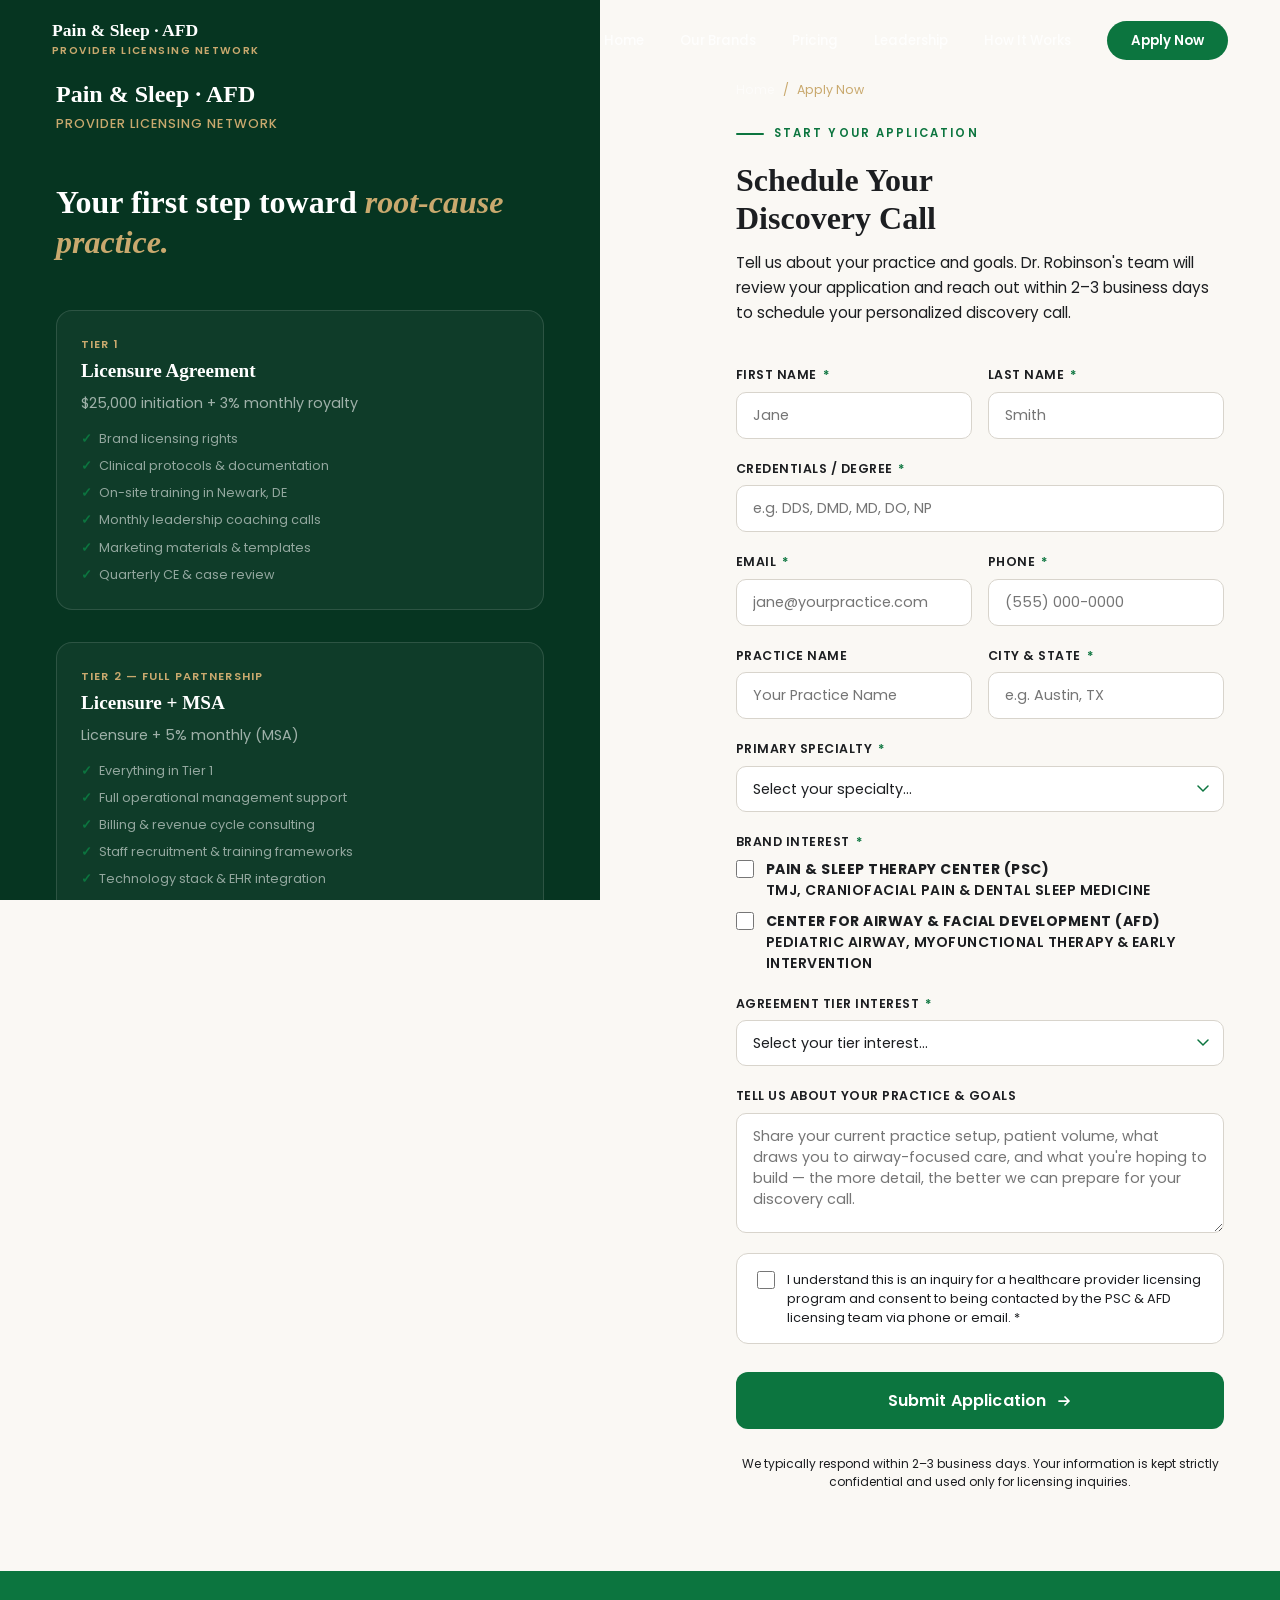
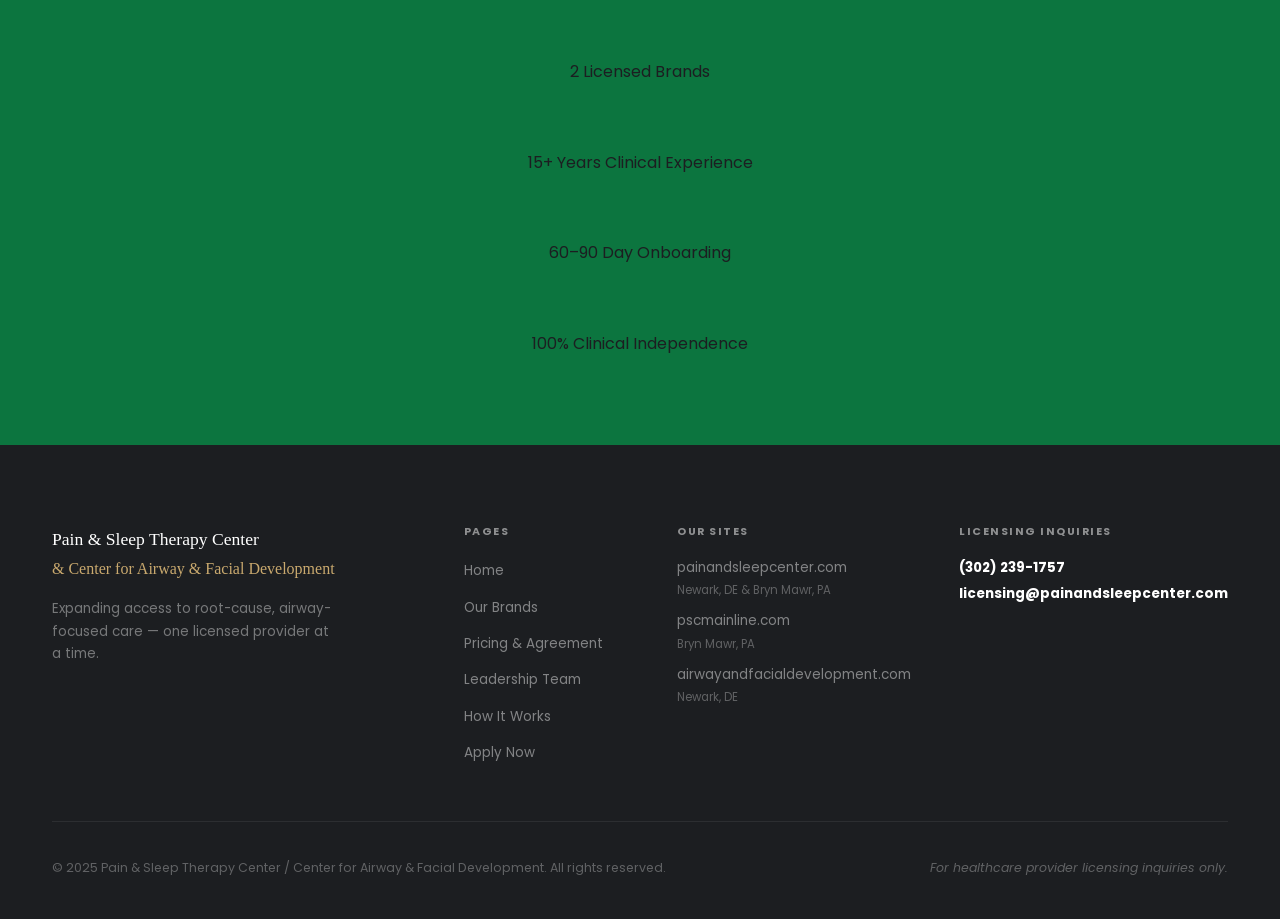
==== apply.html @ bd92419c "Complete multi-page site build: 6 pages, SEO files, updated JS - Add brands.html: PSC & AFD brand de" ====
<!DOCTYPE html>
<html lang="en">
<head>
  <meta charset="UTF-8" />
  <meta name="viewport" content="width=device-width, initial-scale=1.0" />
  <title>Apply Now | PSC &amp; AFD Provider Licensing Network</title>
  <meta name="description" content="Apply to join the PSC and AFD provider licensing network. Schedule your discovery call with Dr. Ryan Robinson and take the first step toward airway-focused practice." />
  <link rel="canonical" href="https://pscprovidernetwork.com/apply.html" />
  <meta property="og:title"       content="Apply Now | PSC &amp; AFD Provider Licensing" />
  <meta property="og:description" content="Ready to license the PSC or AFD brand? Submit your application and we'll reach out to schedule a discovery call with Dr. Robinson." />
  <meta property="og:type"        content="website" />
  <link rel="preconnect" href="https://fonts.googleapis.com" />
  <link rel="preconnect" href="https://fonts.gstatic.com" crossorigin />
  <link href="https://fonts.googleapis.com/css2?family=Cormorant+Garant:ital,wght@0,400;0,600;0,700;1,400;1,600&family=Poppins:wght@300;400;500;600;700&display=swap" rel="stylesheet" />
  <link rel="stylesheet" href="css/styles.css" />
  <script type="application/ld+json">
  {
    "@context": "https://schema.org",
    "@type": "BreadcrumbList",
    "itemListElement": [
      {"@type":"ListItem","position":1,"name":"Home","item":"https://pscprovidernetwork.com/"},
      {"@type":"ListItem","position":2,"name":"Apply Now","item":"https://pscprovidernetwork.com/apply.html"}
    ]
  }
  </script>
  <style>
    /* ── Apply Page Specific ── */
    .apply-layout {
      display: grid;
      grid-template-columns: 1fr 1fr;
      min-height: 100vh;
    }

    /* Left panel */
    .apply-panel {
      background: var(--green-deeper);
      padding: 80px 56px;
      display: flex;
      flex-direction: column;
      gap: 48px;
      position: sticky;
      top: 0;
      height: 100vh;
      overflow-y: auto;
    }

    .apply-panel-brand {
      display: flex;
      flex-direction: column;
      gap: 4px;
    }

    .apply-panel-brand .brand-name {
      font-family: var(--font-display);
      font-size: 1.5rem;
      font-weight: 700;
      color: #fff;
      line-height: 1.2;
    }

    .apply-panel-brand .brand-sub {
      font-size: 0.8rem;
      font-weight: 500;
      color: var(--gold);
      letter-spacing: 0.08em;
      text-transform: uppercase;
    }

    .apply-panel-heading {
      font-family: var(--font-display);
      font-size: clamp(1.75rem, 2.5vw, 2.5rem);
      font-weight: 700;
      color: #fff;
      line-height: 1.25;
    }

    .apply-panel-heading em {
      color: var(--gold);
      font-style: italic;
    }

    .apply-panel-body {
      display: flex;
      flex-direction: column;
      gap: 32px;
    }

    .apply-tier {
      border: 1px solid rgba(255,255,255,0.12);
      border-radius: 16px;
      padding: 24px;
      background: rgba(255,255,255,0.04);
      transition: border-color 0.25s, background 0.25s;
    }

    .apply-tier:hover {
      border-color: var(--gold);
      background: rgba(201,169,110,0.06);
    }

    .apply-tier-label {
      font-size: 0.7rem;
      font-weight: 600;
      letter-spacing: 0.1em;
      text-transform: uppercase;
      color: var(--gold);
      margin-bottom: 6px;
    }

    .apply-tier h4 {
      font-family: var(--font-display);
      font-size: 1.2rem;
      font-weight: 700;
      color: #fff;
      margin-bottom: 8px;
    }

    .apply-tier-price {
      font-size: 0.9rem;
      color: rgba(255,255,255,0.6);
      margin-bottom: 12px;
    }

    .apply-tier-includes {
      list-style: none;
      padding: 0;
      margin: 0;
      display: flex;
      flex-direction: column;
      gap: 6px;
    }

    .apply-tier-includes li {
      font-size: 0.8rem;
      color: rgba(255,255,255,0.55);
      padding-left: 18px;
      position: relative;
    }

    .apply-tier-includes li::before {
      content: '✓';
      position: absolute;
      left: 0;
      color: var(--green);
      font-weight: 700;
    }

    .apply-panel-contact {
      margin-top: auto;
      border-top: 1px solid rgba(255,255,255,0.1);
      padding-top: 28px;
    }

    .apply-panel-contact p {
      font-size: 0.8rem;
      color: rgba(255,255,255,0.5);
      margin-bottom: 8px;
    }

    .apply-panel-contact strong {
      display: block;
      color: rgba(255,255,255,0.85);
      font-size: 0.9rem;
      margin-bottom: 4px;
    }

    /* Right panel — form */
    .apply-form-panel {
      background: var(--cream);
      padding: 80px 56px;
      display: flex;
      flex-direction: column;
      justify-content: flex-start;
    }

    .apply-form-header {
      margin-bottom: 40px;
    }

    .apply-form-header h1 {
      font-family: var(--font-display);
      font-size: clamp(1.75rem, 2.5vw, 2.75rem);
      font-weight: 700;
      color: var(--text-dark);
      line-height: 1.2;
      margin-bottom: 12px;
    }

    .apply-form-header p {
      font-size: 0.95rem;
      color: var(--text-mid);
      max-width: 480px;
    }

    /* Form styles */
    .apply-form {
      display: flex;
      flex-direction: column;
      gap: 20px;
    }

    .form-row {
      display: grid;
      grid-template-columns: 1fr 1fr;
      gap: 16px;
    }

    .form-field {
      display: flex;
      flex-direction: column;
      gap: 6px;
    }

    .form-field label {
      font-size: 0.78rem;
      font-weight: 600;
      color: var(--text-dark);
      letter-spacing: 0.04em;
      text-transform: uppercase;
    }

    .form-field label .req {
      color: var(--green);
      margin-left: 2px;
    }

    .form-field input,
    .form-field select,
    .form-field textarea {
      font-family: var(--font-body);
      font-size: 0.9rem;
      color: var(--text-dark);
      background: #fff;
      border: 1.5px solid #d8d4cc;
      border-radius: 10px;
      padding: 12px 16px;
      outline: none;
      transition: border-color 0.2s, box-shadow 0.2s;
      width: 100%;
      box-sizing: border-box;
    }

    .form-field input:focus,
    .form-field select:focus,
    .form-field textarea:focus {
      border-color: var(--green);
      box-shadow: 0 0 0 3px rgba(12,117,63,0.1);
    }

    .form-field input.error,
    .form-field select.error,
    .form-field textarea.error {
      border-color: #c0392b;
      box-shadow: 0 0 0 3px rgba(192,57,43,0.08);
    }

    .field-error {
      font-size: 0.75rem;
      color: #c0392b;
      display: none;
    }

    .field-error.visible {
      display: block;
    }

    .form-field textarea {
      resize: vertical;
      min-height: 120px;
    }

    .form-field select {
      appearance: none;
      background-image: url("data:image/svg+xml,%3Csvg xmlns='http://www.w3.org/2000/svg' width='12' height='8' viewBox='0 0 12 8'%3E%3Cpath d='M1 1l5 5 5-5' stroke='%230c753f' stroke-width='1.5' fill='none' stroke-linecap='round'/%3E%3C/svg%3E");
      background-repeat: no-repeat;
      background-position: right 14px center;
      padding-right: 40px;
      cursor: pointer;
    }

    /* Checkbox group */
    .checkbox-group {
      display: flex;
      flex-direction: column;
      gap: 10px;
    }

    .checkbox-item {
      display: flex;
      align-items: flex-start;
      gap: 12px;
      cursor: pointer;
    }

    .checkbox-item input[type="checkbox"] {
      width: 18px;
      height: 18px;
      min-width: 18px;
      accent-color: var(--green);
      border-radius: 4px;
      margin-top: 1px;
      cursor: pointer;
    }

    .checkbox-item span {
      font-size: 0.875rem;
      color: var(--text-mid);
      line-height: 1.5;
    }

    .checkbox-item span strong {
      color: var(--text-dark);
      display: block;
      font-size: 0.875rem;
    }

    /* Consent row */
    .consent-row {
      background: #fff;
      border: 1.5px solid #d8d4cc;
      border-radius: 12px;
      padding: 16px 20px;
    }

    .consent-row .checkbox-item span {
      font-size: 0.8rem;
      color: var(--text-mid);
    }

    /* Submit */
    .form-submit-row {
      display: flex;
      flex-direction: column;
      gap: 12px;
      padding-top: 8px;
    }

    .btn-submit {
      display: inline-flex;
      align-items: center;
      justify-content: center;
      gap: 10px;
      background: var(--green);
      color: #fff;
      font-family: var(--font-body);
      font-size: 1rem;
      font-weight: 600;
      padding: 16px 32px;
      border: none;
      border-radius: 12px;
      cursor: pointer;
      transition: background 0.2s, transform 0.15s, box-shadow 0.2s;
      width: 100%;
      letter-spacing: 0.01em;
    }

    .btn-submit:hover {
      background: var(--green-dark);
      transform: translateY(-1px);
      box-shadow: 0 8px 24px rgba(12,117,63,0.25);
    }

    .btn-submit:active {
      transform: translateY(0);
    }

    .btn-submit:disabled {
      opacity: 0.65;
      cursor: not-allowed;
      transform: none;
    }

    .form-note {
      font-size: 0.75rem;
      color: var(--text-mid);
      text-align: center;
      line-height: 1.5;
    }

    /* Success state */
    .form-success {
      display: none;
      flex-direction: column;
      align-items: center;
      justify-content: center;
      text-align: center;
      gap: 20px;
      padding: 60px 0;
    }

    .form-success.visible {
      display: flex;
    }

    .success-icon {
      width: 72px;
      height: 72px;
      border-radius: 50%;
      background: var(--green);
      display: flex;
      align-items: center;
      justify-content: center;
      font-size: 2rem;
    }

    .form-success h2 {
      font-family: var(--font-display);
      font-size: 2rem;
      font-weight: 700;
      color: var(--text-dark);
    }

    .form-success p {
      font-size: 0.95rem;
      color: var(--text-mid);
      max-width: 380px;
    }

    /* Responsive */
    @media (max-width: 900px) {
      .apply-layout {
        grid-template-columns: 1fr;
        min-height: unset;
      }

      .apply-panel {
        position: static;
        height: auto;
        padding: 56px 24px;
      }

      .apply-panel-contact {
        margin-top: 0;
      }

      .apply-form-panel {
        padding: 56px 24px;
      }

      .form-row {
        grid-template-columns: 1fr;
      }
    }
  </style>
</head>
<body data-page="apply">

  <div class="scroll-progress" id="scrollProgress"></div>

  <header class="site-header" id="siteHeader">
    <nav class="nav-inner">
      <a href="index.html" class="nav-logo">
        <span class="nav-logo-text">Pain &amp; Sleep · AFD</span>
        <span class="nav-logo-accent">Provider Licensing Network</span>
      </a>
      <ul class="nav-menu" id="navMenu">
        <li><a href="index.html"      class="nav-link">Home</a></li>
        <li><a href="brands.html"     class="nav-link">Our Brands</a></li>
        <li><a href="pricing.html"    class="nav-link">Pricing</a></li>
        <li><a href="leadership.html" class="nav-link">Leadership</a></li>
        <li><a href="process.html"    class="nav-link">How It Works</a></li>
        <li><a href="apply.html"      class="nav-cta active">Apply Now</a></li>
      </ul>
      <button class="nav-toggle" id="navToggle" aria-label="Open menu" aria-expanded="false">
        <span></span><span></span><span></span>
      </button>
    </nav>
  </header>

  <main>

    <!-- Apply Layout -->
    <div class="apply-layout">

      <!-- Left Panel -->
      <aside class="apply-panel" aria-label="Application summary">

        <div class="apply-panel-brand">
          <div class="brand-name">Pain &amp; Sleep · AFD</div>
          <div class="brand-sub">Provider Licensing Network</div>
        </div>

        <h2 class="apply-panel-heading">
          Your first step toward <em>root-cause practice.</em>
        </h2>

        <div class="apply-panel-body">

          <div class="apply-tier">
            <div class="apply-tier-label">Tier 1</div>
            <h4>Licensure Agreement</h4>
            <p class="apply-tier-price">$25,000 initiation + 3% monthly royalty</p>
            <ul class="apply-tier-includes">
              <li>Brand licensing rights</li>
              <li>Clinical protocols &amp; documentation</li>
              <li>On-site training in Newark, DE</li>
              <li>Monthly leadership coaching calls</li>
              <li>Marketing materials &amp; templates</li>
              <li>Quarterly CE &amp; case review</li>
            </ul>
          </div>

          <div class="apply-tier">
            <div class="apply-tier-label">Tier 2 — Full Partnership</div>
            <h4>Licensure + MSA</h4>
            <p class="apply-tier-price">Licensure + 5% monthly (MSA)</p>
            <ul class="apply-tier-includes">
              <li>Everything in Tier 1</li>
              <li>Full operational management support</li>
              <li>Billing &amp; revenue cycle consulting</li>
              <li>Staff recruitment &amp; training frameworks</li>
              <li>Technology stack &amp; EHR integration</li>
              <li>Referral network access</li>
            </ul>
          </div>

        </div>

        <div class="apply-panel-contact">
          <p>Questions before applying?</p>
          <strong>(302) 239-1757</strong>
          <strong>licensing@painandsleepcenter.com</strong>
        </div>

      </aside>

      <!-- Right Panel — Form -->
      <section class="apply-form-panel" aria-label="Application form">

        <div class="apply-form-header">
          <nav class="page-hero-breadcrumb" aria-label="Breadcrumb" style="margin-bottom:16px;">
            <a href="index.html">Home</a>
            <span>/</span>
            <span aria-current="page">Apply Now</span>
          </nav>
          <div class="eyebrow">Start Your Application</div>
          <h1>Schedule Your<br />Discovery Call</h1>
          <p>Tell us about your practice and goals. Dr. Robinson's team will review your application and reach out within 2–3 business days to schedule your personalized discovery call.</p>
        </div>

        <!-- Success State -->
        <div class="form-success" id="formSuccess" role="alert" aria-live="polite">
          <div class="success-icon" aria-hidden="true">✓</div>
          <h2>Application Received</h2>
          <p>Thank you for your interest. Dr. Robinson's team will be in touch within 2–3 business days to schedule your discovery call.</p>
          <a href="process.html" class="btn btn-primary btn-lg" style="margin-top:8px;">Learn How It Works</a>
        </div>

        <!-- Application Form -->
        <form class="apply-form" id="applyForm" novalidate aria-label="Provider application">

          <!-- Name row -->
          <div class="form-row">
            <div class="form-field">
              <label for="firstName">First Name <span class="req">*</span></label>
              <input type="text" id="firstName" name="firstName" autocomplete="given-name" placeholder="Jane" required />
              <span class="field-error" id="firstNameError">Please enter your first name.</span>
            </div>
            <div class="form-field">
              <label for="lastName">Last Name <span class="req">*</span></label>
              <input type="text" id="lastName" name="lastName" autocomplete="family-name" placeholder="Smith" required />
              <span class="field-error" id="lastNameError">Please enter your last name.</span>
            </div>
          </div>

          <!-- Credentials -->
          <div class="form-field">
            <label for="credentials">Credentials / Degree <span class="req">*</span></label>
            <input type="text" id="credentials" name="credentials" placeholder="e.g. DDS, DMD, MD, DO, NP" required />
            <span class="field-error" id="credentialsError">Please enter your credentials.</span>
          </div>

          <!-- Contact row -->
          <div class="form-row">
            <div class="form-field">
              <label for="email">Email <span class="req">*</span></label>
              <input type="email" id="email" name="email" autocomplete="email" placeholder="jane@yourpractice.com" required />
              <span class="field-error" id="emailError">Please enter a valid email address.</span>
            </div>
            <div class="form-field">
              <label for="phone">Phone <span class="req">*</span></label>
              <input type="tel" id="phone" name="phone" autocomplete="tel" placeholder="(555) 000-0000" required />
              <span class="field-error" id="phoneError">Please enter your phone number.</span>
            </div>
          </div>

          <!-- Practice info row -->
          <div class="form-row">
            <div class="form-field">
              <label for="practiceName">Practice Name</label>
              <input type="text" id="practiceName" name="practiceName" placeholder="Your Practice Name" />
            </div>
            <div class="form-field">
              <label for="location">City &amp; State <span class="req">*</span></label>
              <input type="text" id="location" name="location" placeholder="e.g. Austin, TX" required />
              <span class="field-error" id="locationError">Please enter your city and state.</span>
            </div>
          </div>

          <!-- Specialty -->
          <div class="form-field">
            <label for="specialty">Primary Specialty <span class="req">*</span></label>
            <select id="specialty" name="specialty" required>
              <option value="" disabled selected>Select your specialty…</option>
              <option value="general-dentistry">General Dentistry</option>
              <option value="orthodontics">Orthodontics</option>
              <option value="oral-surgery">Oral &amp; Maxillofacial Surgery</option>
              <option value="pediatric-dentistry">Pediatric Dentistry</option>
              <option value="dental-sleep-medicine">Dental Sleep Medicine</option>
              <option value="tmj-orofacial-pain">TMJ / Orofacial Pain</option>
              <option value="sleep-medicine-md">Sleep Medicine (MD/DO)</option>
              <option value="ent">ENT / Otolaryngology</option>
              <option value="primary-care">Primary Care (MD/DO/NP/PA)</option>
              <option value="speech-language-pathology">Speech-Language Pathology</option>
              <option value="physical-therapy">Physical Therapy / Chiropractic</option>
              <option value="other">Other</option>
            </select>
            <span class="field-error" id="specialtyError">Please select your specialty.</span>
          </div>

          <!-- Brand Interest -->
          <div class="form-field">
            <label>Brand Interest <span class="req">*</span></label>
            <div class="checkbox-group" role="group" aria-label="Select brand interest">
              <label class="checkbox-item">
                <input type="checkbox" name="brand" value="PSC" id="brandPSC" />
                <span><strong>Pain &amp; Sleep Therapy Center (PSC)</strong>TMJ, craniofacial pain &amp; dental sleep medicine</span>
              </label>
              <label class="checkbox-item">
                <input type="checkbox" name="brand" value="AFD" id="brandAFD" />
                <span><strong>Center for Airway &amp; Facial Development (AFD)</strong>Pediatric airway, myofunctional therapy &amp; early intervention</span>
              </label>
            </div>
            <span class="field-error" id="brandError">Please select at least one brand.</span>
          </div>

          <!-- Agreement Tier -->
          <div class="form-field">
            <label for="tier">Agreement Tier Interest <span class="req">*</span></label>
            <select id="tier" name="tier" required>
              <option value="" disabled selected>Select your tier interest…</option>
              <option value="licensure-only">Licensure Agreement Only (Tier 1)</option>
              <option value="licensure-msa">Licensure + MSA (Full Partnership, Tier 2)</option>
              <option value="unsure">Unsure — I'd like to discuss during the call</option>
            </select>
            <span class="field-error" id="tierError">Please select your tier interest.</span>
          </div>

          <!-- Tell us about yourself -->
          <div class="form-field">
            <label for="about">Tell Us About Your Practice &amp; Goals</label>
            <textarea id="about" name="about" placeholder="Share your current practice setup, patient volume, what draws you to airway-focused care, and what you're hoping to build — the more detail, the better we can prepare for your discovery call."></textarea>
          </div>

          <!-- Consent -->
          <div class="consent-row">
            <label class="checkbox-item">
              <input type="checkbox" id="consent" name="consent" required />
              <span>I understand this is an inquiry for a healthcare provider licensing program and consent to being contacted by the PSC &amp; AFD licensing team via phone or email. <span class="req">*</span></span>
            </label>
            <span class="field-error" id="consentError">Please confirm your consent to proceed.</span>
          </div>

          <!-- Submit -->
          <div class="form-submit-row">
            <button type="submit" class="btn-submit" id="submitBtn">
              <span>Submit Application</span>
              <svg width="16" height="16" viewBox="0 0 16 16" fill="none" aria-hidden="true">
                <path d="M3 8h10M9 4l4 4-4 4" stroke="currentColor" stroke-width="1.75" stroke-linecap="round" stroke-linejoin="round"/>
              </svg>
            </button>
            <p class="form-note">We typically respond within 2–3 business days. Your information is kept strictly confidential and used only for licensing inquiries.</p>
          </div>

        </form>

      </section>

    </div>
    <!-- end apply-layout -->

    <!-- Social proof strip -->
    <section class="stats-bar" aria-label="Program quick facts" style="background:var(--green);">
      <div class="container">
        <div class="stats-bar-inner">
          <div class="stat-item">
            <span class="stat-number">2</span>
            <span class="stat-label">Licensed Brands</span>
          </div>
          <div class="stat-item">
            <span class="stat-number">15+</span>
            <span class="stat-label">Years Clinical Experience</span>
          </div>
          <div class="stat-item">
            <span class="stat-number">60–90</span>
            <span class="stat-label">Day Onboarding</span>
          </div>
          <div class="stat-item">
            <span class="stat-number">100%</span>
            <span class="stat-label">Clinical Independence</span>
          </div>
        </div>
      </div>
    </section>

  </main>

  <footer class="site-footer" aria-label="Site footer">
    <div class="container">
      <div class="footer-grid">
        <div>
          <div class="footer-brand-name">Pain &amp; Sleep Therapy Center</div>
          <div class="footer-brand-sub">&amp; Center for Airway &amp; Facial Development</div>
          <p class="footer-brand-desc">Expanding access to root-cause, airway-focused care — one licensed provider at a time.</p>
        </div>
        <div class="footer-col">
          <h5>Pages</h5>
          <ul>
            <li><a href="index.html">Home</a></li>
            <li><a href="brands.html">Our Brands</a></li>
            <li><a href="pricing.html">Pricing &amp; Agreement</a></li>
            <li><a href="leadership.html">Leadership Team</a></li>
            <li><a href="process.html">How It Works</a></li>
            <li><a href="apply.html">Apply Now</a></li>
          </ul>
        </div>
        <div class="footer-col">
          <h5>Our Sites</h5>
          <ul>
            <li class="footer-site-link"><a href="https://painandsleepcenter.com" target="_blank" rel="noopener">painandsleepcenter.com</a><span>Newark, DE &amp; Bryn Mawr, PA</span></li>
            <li class="footer-site-link"><a href="https://pscmainline.com" target="_blank" rel="noopener">pscmainline.com</a><span>Bryn Mawr, PA</span></li>
            <li class="footer-site-link"><a href="https://airwayandfacialdevelopment.com" target="_blank" rel="noopener">airwayandfacialdevelopment.com</a><span>Newark, DE</span></li>
          </ul>
        </div>
        <div class="footer-col footer-contact">
          <h5>Licensing Inquiries</h5>
          <p><strong>(302) 239-1757</strong></p>
          <p><strong>licensing@painandsleepcenter.com</strong></p>
        </div>
      </div>
      <div class="footer-bottom">
        <p>&copy; 2025 Pain &amp; Sleep Therapy Center / Center for Airway &amp; Facial Development. All rights reserved.</p>
        <p class="footer-disclaimer">For healthcare provider licensing inquiries only.</p>
      </div>
    </div>
  </footer>

  <script src="js/main.js"></script>
</body>
</html>
---- css/styles.css ----
/* ============================================================
   PSC / AFD Provider Licensing Network
   Brand Design System — v2.0
   Colors sourced from painandsleepcenter.com & pscmainline.com
   ============================================================ */

/* ── Tokens ────────────────────────────────────────────────── */
:root {
  /* Brand greens (from PSC site: #0c753f) */
  --green:        #0c753f;
  --green-dark:   #095430;
  --green-deeper: #063521;
  --green-light:  #0f8f4d;
  --green-muted:  #e8f5ee;
  --green-subtle: #f2faf5;

  /* Neutrals */
  --charcoal:     #1c1e21;
  --dark:         #2a2d31;
  --mid:          #32373c;
  --cream:        #faf8f4;
  --off-white:    #f4f2ee;
  --white:        #ffffff;

  /* Gold accent */
  --gold:         #c9a96e;
  --gold-light:   #dfc48a;
  --gold-dark:    #a8833f;

  /* Gray scale */
  --gray-100: #f5f4f0;
  --gray-200: #e8e6e1;
  --gray-300: #ccc9c2;
  --gray-400: #a09d95;
  --gray-500: #706d66;
  --gray-600: #4a4845;
  --gray-700: #333230;

  /* Typography */
  --font-display: 'Cormorant Garant', 'Georgia', serif;
  --font-body:    'Poppins', -apple-system, BlinkMacSystemFont, sans-serif;

  /* Spacing */
  --section-py:   120px;
  --section-py-sm: 72px;
  --max-w:        1240px;
  --nav-h:        80px;

  /* Radii */
  --r-sm:  6px;
  --r-md:  14px;
  --r-lg:  24px;
  --r-xl:  40px;
  --r-full: 9999px;

  /* Shadows */
  --shadow-xs: 0 1px 4px rgba(0,0,0,0.06);
  --shadow-sm: 0 2px 12px rgba(0,0,0,0.08);
  --shadow-md: 0 6px 24px rgba(0,0,0,0.10);
  --shadow-lg: 0 12px 48px rgba(0,0,0,0.13);
  --shadow-xl: 0 24px 80px rgba(0,0,0,0.16);

  /* Transitions */
  --ease: cubic-bezier(0.4, 0, 0.2, 1);
  --t:    0.28s;
  --t-slow: 0.5s;
}

/* ── Reset ─────────────────────────────────────────────────── */
*, *::before, *::after { box-sizing: border-box; margin: 0; padding: 0; }
html { scroll-behavior: smooth; font-size: 16px; -webkit-text-size-adjust: 100%; }
body {
  font-family: var(--font-body);
  color: var(--charcoal);
  background: var(--cream);
  line-height: 1.65;
  overflow-x: hidden;
}
img, svg { display: block; max-width: 100%; }
a { color: inherit; text-decoration: none; }
ul { list-style: none; }
button { cursor: pointer; font-family: inherit; }
input, select, textarea { font-family: inherit; }

/* ── Layout ────────────────────────────────────────────────── */
.container {
  max-width: var(--max-w);
  margin: 0 auto;
  padding: 0 32px;
}
.container--narrow { max-width: 820px; }
.container--wide   { max-width: 1400px; }

/* ── Typography ────────────────────────────────────────────── */
h1, h2, h3 {
  font-family: var(--font-display);
  line-height: 1.1;
  font-weight: 600;
}
h4, h5, h6 {
  font-family: var(--font-body);
  font-weight: 600;
  line-height: 1.3;
}

.eyebrow {
  display: inline-flex;
  align-items: center;
  gap: 10px;
  font-family: var(--font-body);
  font-size: 0.72rem;
  font-weight: 600;
  letter-spacing: 0.18em;
  text-transform: uppercase;
  color: var(--green);
  margin-bottom: 18px;
}
.eyebrow::before {
  content: '';
  display: block;
  width: 28px;
  height: 2px;
  background: var(--green);
  border-radius: 2px;
  flex-shrink: 0;
}
.eyebrow--light { color: var(--gold); }
.eyebrow--light::before { background: var(--gold); }
.eyebrow--white { color: rgba(255,255,255,0.7); }
.eyebrow--white::before { background: rgba(255,255,255,0.5); }

.display-xl {
  font-family: var(--font-display);
  font-size: clamp(3rem, 6vw, 5.5rem);
  line-height: 1.0;
  font-weight: 700;
}
.display-lg {
  font-family: var(--font-display);
  font-size: clamp(2.2rem, 4vw, 3.8rem);
  line-height: 1.08;
  font-weight: 600;
}
.display-md {
  font-family: var(--font-display);
  font-size: clamp(1.8rem, 3vw, 2.6rem);
  line-height: 1.15;
  font-weight: 600;
}

.section-heading { margin-bottom: 56px; }
.section-heading p {
  font-size: 1rem;
  color: var(--gray-500);
  max-width: 560px;
  margin-top: 16px;
  line-height: 1.7;
}
.section-heading--center { text-align: center; }
.section-heading--center p { margin-left: auto; margin-right: auto; }

/* ── Buttons ───────────────────────────────────────────────── */
.btn {
  display: inline-flex;
  align-items: center;
  justify-content: center;
  gap: 8px;
  font-family: var(--font-body);
  font-size: 0.875rem;
  font-weight: 600;
  letter-spacing: 0.02em;
  border: 2px solid transparent;
  border-radius: var(--r-full);
  padding: 13px 30px;
  transition: all var(--t) var(--ease);
  white-space: nowrap;
  cursor: pointer;
}
.btn-green {
  background: var(--green);
  color: var(--white);
  border-color: var(--green);
}
.btn-green:hover {
  background: var(--green-dark);
  border-color: var(--green-dark);
  transform: translateY(-2px);
  box-shadow: 0 8px 28px rgba(12, 117, 63, 0.35);
}
.btn-white {
  background: var(--white);
  color: var(--green-dark);
  border-color: var(--white);
}
.btn-white:hover {
  background: var(--cream);
  transform: translateY(-2px);
  box-shadow: 0 8px 24px rgba(255,255,255,0.2);
}
.btn-outline-green {
  background: transparent;
  color: var(--green);
  border-color: var(--green);
}
.btn-outline-green:hover {
  background: var(--green);
  color: var(--white);
  transform: translateY(-2px);
}
.btn-outline-white {
  background: transparent;
  color: var(--white);
  border-color: rgba(255,255,255,0.5);
}
.btn-outline-white:hover {
  border-color: var(--white);
  background: rgba(255,255,255,0.08);
}
.btn-gold {
  background: var(--gold);
  color: var(--charcoal);
  border-color: var(--gold);
}
.btn-gold:hover {
  background: var(--gold-light);
  transform: translateY(-2px);
  box-shadow: 0 8px 24px rgba(201, 169, 110, 0.4);
}
.btn-lg { padding: 16px 40px; font-size: 0.95rem; }
.btn-sm { padding: 9px 20px; font-size: 0.8rem; }
.btn-full { width: 100%; justify-content: center; }

/* btn with arrow */
.btn-arrow {
  background: none;
  border: none;
  padding: 0;
  font-size: 0.875rem;
  font-weight: 600;
  color: var(--green);
  display: inline-flex;
  align-items: center;
  gap: 8px;
  transition: gap var(--t) var(--ease), color var(--t) var(--ease);
  border-radius: 0;
}
.btn-arrow::after {
  content: '→';
  transition: transform var(--t) var(--ease);
}
.btn-arrow:hover { gap: 12px; color: var(--green-dark); }
.btn-arrow--white { color: rgba(255,255,255,0.8); }
.btn-arrow--white:hover { color: var(--white); }

/* ── Navigation ────────────────────────────────────────────── */
.site-header {
  position: fixed;
  top: 0; left: 0; right: 0;
  z-index: 1000;
  height: var(--nav-h);
  transition: background var(--t) var(--ease), box-shadow var(--t) var(--ease);
}
.site-header.scrolled {
  background: var(--white);
  box-shadow: 0 1px 0 var(--gray-200), var(--shadow-sm);
}
.site-header.scrolled .nav-logo-text { color: var(--charcoal); }
.site-header.scrolled .nav-logo-accent { color: var(--green); }
.site-header.scrolled .nav-link { color: var(--gray-600); }
.site-header.scrolled .nav-link:hover { color: var(--green); }
.site-header.scrolled .nav-toggle span { background: var(--charcoal); }

.nav-inner {
  max-width: var(--max-w);
  margin: 0 auto;
  padding: 0 32px;
  height: var(--nav-h);
  display: flex;
  align-items: center;
  justify-content: space-between;
  gap: 32px;
}

.nav-logo {
  display: flex;
  flex-direction: column;
  gap: 1px;
  flex-shrink: 0;
  text-decoration: none;
}
.nav-logo-text {
  font-family: var(--font-display);
  font-size: 1.1rem;
  font-weight: 700;
  color: var(--white);
  line-height: 1.1;
  transition: color var(--t);
}
.nav-logo-accent {
  font-size: 0.65rem;
  font-weight: 600;
  letter-spacing: 0.14em;
  text-transform: uppercase;
  color: var(--gold);
  transition: color var(--t);
}

.nav-menu {
  display: flex;
  align-items: center;
  gap: 36px;
}
.nav-link {
  font-size: 0.835rem;
  font-weight: 500;
  color: rgba(255,255,255,0.82);
  transition: color var(--t);
  white-space: nowrap;
  position: relative;
}
.nav-link::after {
  content: '';
  position: absolute;
  bottom: -4px;
  left: 0;
  width: 0;
  height: 1.5px;
  background: var(--green);
  transition: width var(--t) var(--ease);
}
.nav-link:hover { color: var(--white); }
.nav-link:hover::after { width: 100%; }
.nav-link.active {
  color: var(--white);
}
.nav-link.active::after { width: 100%; }

.site-header.scrolled .nav-link.active { color: var(--green); }

.nav-cta {
  background: var(--green);
  color: var(--white);
  padding: 10px 24px;
  border-radius: var(--r-full);
  font-size: 0.835rem;
  font-weight: 600;
  transition: all var(--t) var(--ease);
  flex-shrink: 0;
}
.nav-cta:hover {
  background: var(--green-dark);
  transform: translateY(-1px);
  box-shadow: 0 4px 16px rgba(12, 117, 63, 0.4);
  color: var(--white);
}
.nav-cta::after { display: none; }

.nav-toggle {
  display: none;
  flex-direction: column;
  gap: 5px;
  background: none;
  border: none;
  padding: 6px;
  z-index: 1001;
}
.nav-toggle span {
  display: block;
  width: 24px;
  height: 2px;
  background: var(--white);
  border-radius: 2px;
  transition: all var(--t) var(--ease);
}
.nav-toggle.open span:nth-child(1) { transform: rotate(45deg) translate(5px, 5px); }
.nav-toggle.open span:nth-child(2) { opacity: 0; transform: scaleX(0); }
.nav-toggle.open span:nth-child(3) { transform: rotate(-45deg) translate(5px, -5px); }

/* scroll progress bar */
.scroll-progress {
  position: fixed;
  top: var(--nav-h);
  left: 0;
  height: 2px;
  background: var(--green);
  z-index: 999;
  width: 0%;
  transition: width 0.1s linear;
}

/* ── Page Hero (inner pages) ───────────────────────────────── */
.page-hero {
  padding: calc(var(--nav-h) + 80px) 0 80px;
  background: var(--charcoal);
  position: relative;
  overflow: hidden;
}
.page-hero::before {
  content: '';
  position: absolute;
  inset: 0;
  background:
    radial-gradient(ellipse at 80% 50%, rgba(12, 117, 63, 0.18) 0%, transparent 60%),
    radial-gradient(ellipse at 20% 80%, rgba(12, 117, 63, 0.08) 0%, transparent 40%);
}
.page-hero-inner {
  position: relative;
  z-index: 1;
}
.page-hero h1 { color: var(--white); margin-bottom: 16px; }
.page-hero p {
  color: rgba(255,255,255,0.65);
  font-size: 1.05rem;
  max-width: 600px;
  line-height: 1.7;
}
.page-hero-breadcrumb {
  display: flex;
  align-items: center;
  gap: 8px;
  font-size: 0.78rem;
  color: rgba(255,255,255,0.45);
  margin-bottom: 24px;
}
.page-hero-breadcrumb a { color: rgba(255,255,255,0.55); transition: color var(--t); }
.page-hero-breadcrumb a:hover { color: var(--green-light); }
.page-hero-breadcrumb span { color: var(--gold); }

/* ── HOME HERO ─────────────────────────────────────────────── */
.home-hero {
  position: relative;
  min-height: 100vh;
  display: flex;
  align-items: center;
  background: var(--charcoal);
  overflow: hidden;
}

/* Mesh gradient */
.home-hero::before {
  content: '';
  position: absolute;
  inset: 0;
  background:
    radial-gradient(ellipse 70% 80% at 60% 40%, rgba(12, 117, 63, 0.22) 0%, transparent 60%),
    radial-gradient(ellipse 50% 60% at 10% 70%, rgba(12, 117, 63, 0.10) 0%, transparent 50%),
    radial-gradient(ellipse 40% 50% at 90% 90%, rgba(201, 169, 110, 0.07) 0%, transparent 50%);
}

/* Dot grid */
.home-hero::after {
  content: '';
  position: absolute;
  inset: 0;
  background-image: radial-gradient(rgba(255,255,255,0.04) 1px, transparent 1px);
  background-size: 32px 32px;
}

.home-hero-inner {
  position: relative;
  z-index: 2;
  width: 100%;
}

.home-hero-content {
  padding-top: calc(var(--nav-h) + 60px);
  padding-bottom: 80px;
  max-width: 780px;
}

.home-hero-badge {
  display: inline-flex;
  align-items: center;
  gap: 10px;
  background: rgba(12, 117, 63, 0.15);
  border: 1px solid rgba(12, 117, 63, 0.35);
  color: #4dbb7a;
  font-size: 0.72rem;
  font-weight: 600;
  letter-spacing: 0.15em;
  text-transform: uppercase;
  padding: 7px 16px;
  border-radius: var(--r-full);
  margin-bottom: 28px;
}
.home-hero-badge-dot {
  width: 7px;
  height: 7px;
  background: #4dbb7a;
  border-radius: 50%;
  animation: blink 2s infinite;
}
@keyframes blink {
  0%, 100% { opacity: 1; }
  50% { opacity: 0.3; }
}

.home-hero-title {
  font-size: clamp(3rem, 6.5vw, 5.8rem);
  font-weight: 700;
  color: var(--white);
  line-height: 1.0;
  margin-bottom: 28px;
  letter-spacing: -0.01em;
}
.home-hero-title em {
  font-style: italic;
  color: transparent;
  -webkit-text-stroke: 1.5px rgba(255,255,255,0.4);
}
.home-hero-title .accent {
  color: var(--green-light);
  font-style: italic;
  -webkit-text-stroke: 0;
}

.home-hero-sub {
  font-size: 1.05rem;
  color: rgba(255,255,255,0.65);
  line-height: 1.75;
  max-width: 560px;
  margin-bottom: 44px;
}
.home-hero-sub strong { color: rgba(255,255,255,0.9); font-weight: 500; }

.home-hero-actions {
  display: flex;
  gap: 14px;
  flex-wrap: wrap;
  margin-bottom: 72px;
}

.home-hero-stats {
  display: flex;
  gap: 0;
  border-top: 1px solid rgba(255,255,255,0.08);
  padding-top: 36px;
}
.hero-stat {
  flex: 1;
  padding-right: 40px;
  border-right: 1px solid rgba(255,255,255,0.08);
  margin-right: 40px;
}
.hero-stat:last-child { border-right: none; margin-right: 0; padding-right: 0; }
.hero-stat-num {
  font-family: var(--font-display);
  font-size: 2.6rem;
  font-weight: 700;
  color: var(--green-light);
  line-height: 1;
  display: block;
}
.hero-stat-label {
  font-size: 0.75rem;
  font-weight: 500;
  color: rgba(255,255,255,0.45);
  text-transform: uppercase;
  letter-spacing: 0.08em;
  margin-top: 6px;
  display: block;
}

/* ── Marquee / Ticker ──────────────────────────────────────── */
.marquee-strip {
  background: var(--green);
  padding: 14px 0;
  overflow: hidden;
}
.marquee-track {
  display: flex;
  gap: 0;
  animation: marqueeScroll 30s linear infinite;
  white-space: nowrap;
  width: max-content;
}
.marquee-track:hover { animation-play-state: paused; }
.marquee-item {
  display: inline-flex;
  align-items: center;
  gap: 20px;
  padding: 0 32px;
  font-size: 0.78rem;
  font-weight: 600;
  letter-spacing: 0.12em;
  text-transform: uppercase;
  color: rgba(255,255,255,0.9);
}
.marquee-dot {
  width: 4px;
  height: 4px;
  background: rgba(255,255,255,0.5);
  border-radius: 50%;
  flex-shrink: 0;
}
@keyframes marqueeScroll {
  from { transform: translateX(0); }
  to   { transform: translateX(-50%); }
}

/* ── Brand Tease (Home) ────────────────────────────────────── */
.brand-tease {
  padding: var(--section-py) 0;
  background: var(--cream);
}
.brand-tease-grid {
  display: grid;
  grid-template-columns: 1fr 1fr;
  gap: 2px;
  margin-top: 56px;
}
.brand-tease-card {
  position: relative;
  padding: 56px 52px;
  overflow: hidden;
  transition: all var(--t-slow) var(--ease);
}
.brand-tease-card--psc {
  background: var(--green-deeper);
}
.brand-tease-card--afd {
  background: var(--charcoal);
}
.brand-tease-card-num {
  position: absolute;
  top: -20px;
  right: 32px;
  font-family: var(--font-display);
  font-size: 9rem;
  font-weight: 700;
  color: rgba(255,255,255,0.04);
  line-height: 1;
  pointer-events: none;
  user-select: none;
}
.brand-tease-card-label {
  font-size: 0.7rem;
  font-weight: 700;
  letter-spacing: 0.16em;
  text-transform: uppercase;
  color: var(--gold);
  margin-bottom: 16px;
  display: block;
}
.brand-tease-card h3 {
  font-family: var(--font-display);
  font-size: clamp(1.6rem, 2.5vw, 2.2rem);
  color: var(--white);
  margin-bottom: 16px;
  line-height: 1.15;
}
.brand-tease-card p {
  font-size: 0.9rem;
  color: rgba(255,255,255,0.55);
  line-height: 1.7;
  max-width: 400px;
  margin-bottom: 32px;
}
.brand-tease-tags {
  display: flex;
  flex-wrap: wrap;
  gap: 8px;
  margin-bottom: 36px;
}
.brand-tag {
  font-size: 0.72rem;
  font-weight: 500;
  color: rgba(255,255,255,0.65);
  background: rgba(255,255,255,0.06);
  border: 1px solid rgba(255,255,255,0.1);
  padding: 5px 14px;
  border-radius: var(--r-full);
}

/* ── Why Partner (Home) ────────────────────────────────────── */
.why-section {
  padding: var(--section-py) 0;
  background: var(--white);
}
.why-grid {
  display: grid;
  grid-template-columns: repeat(4, 1fr);
  gap: 1px;
  background: var(--gray-200);
  border: 1px solid var(--gray-200);
  border-radius: var(--r-lg);
  overflow: hidden;
  margin-top: 56px;
}
.why-item {
  background: var(--white);
  padding: 40px 32px;
  transition: background var(--t) var(--ease);
}
.why-item:hover { background: var(--green-subtle); }
.why-item-num {
  font-family: var(--font-display);
  font-size: 2rem;
  font-weight: 700;
  color: var(--gray-200);
  line-height: 1;
  margin-bottom: 20px;
  transition: color var(--t);
}
.why-item:hover .why-item-num { color: var(--green-muted); }
.why-item h4 {
  font-size: 0.95rem;
  color: var(--charcoal);
  margin-bottom: 10px;
  font-weight: 600;
}
.why-item p {
  font-size: 0.845rem;
  color: var(--gray-500);
  line-height: 1.65;
}

/* ── Quote (shared) ────────────────────────────────────────── */
.quote-section {
  padding: var(--section-py) 0;
  background: var(--green-deeper);
  position: relative;
  overflow: hidden;
}
.quote-section::before {
  content: '\201C';
  position: absolute;
  top: -40px;
  left: 40px;
  font-family: var(--font-display);
  font-size: 28rem;
  color: rgba(255,255,255,0.025);
  line-height: 1;
  pointer-events: none;
}
.quote-section blockquote {
  font-family: var(--font-display);
  font-size: clamp(1.3rem, 2.5vw, 1.9rem);
  font-style: italic;
  color: var(--white);
  line-height: 1.55;
  max-width: 900px;
  position: relative;
  z-index: 1;
}
.quote-cite {
  margin-top: 32px;
  position: relative;
  z-index: 1;
}
.quote-cite strong {
  display: block;
  font-size: 1rem;
  font-weight: 600;
  color: var(--gold);
  margin-bottom: 4px;
}
.quote-cite span {
  font-size: 0.82rem;
  color: rgba(255,255,255,0.5);
  display: block;
  line-height: 1.5;
}

/* ── CTA Strip ─────────────────────────────────────────────── */
.cta-strip {
  padding: 80px 0;
  background: var(--green);
  position: relative;
  overflow: hidden;
}
.cta-strip::before {
  content: '';
  position: absolute;
  inset: 0;
  background: radial-gradient(ellipse at 80% 50%, rgba(255,255,255,0.08) 0%, transparent 60%);
}
.cta-strip-inner {
  position: relative;
  z-index: 1;
  display: flex;
  align-items: center;
  justify-content: space-between;
  gap: 40px;
}
.cta-strip h2 {
  font-family: var(--font-display);
  font-size: clamp(1.6rem, 3vw, 2.4rem);
  color: var(--white);
  font-weight: 600;
  max-width: 600px;
  line-height: 1.2;
}
.cta-strip p {
  font-size: 0.9rem;
  color: rgba(255,255,255,0.7);
  margin-top: 8px;
}
.cta-strip-actions { display: flex; gap: 14px; flex-shrink: 0; flex-wrap: wrap; }

/* ── BRANDS PAGE ───────────────────────────────────────────── */
.brand-section {
  padding: var(--section-py) 0;
}
.brand-section--alt { background: var(--off-white); }

.brand-layout {
  display: grid;
  grid-template-columns: 1fr 1fr;
  gap: 80px;
  align-items: start;
}
.brand-layout--reverse { direction: rtl; }
.brand-layout--reverse > * { direction: ltr; }

.brand-number {
  font-family: var(--font-display);
  font-size: 5rem;
  font-weight: 700;
  color: var(--green-muted);
  line-height: 1;
  margin-bottom: -16px;
}

.brand-main-title {
  font-family: var(--font-display);
  font-size: clamp(2rem, 3.5vw, 2.8rem);
  color: var(--charcoal);
  margin-bottom: 8px;
  line-height: 1.1;
}
.brand-tagline-text {
  font-size: 0.875rem;
  font-style: italic;
  color: var(--green);
  font-weight: 500;
  margin-bottom: 24px;
}
.brand-desc-text {
  color: var(--gray-500);
  font-size: 0.95rem;
  line-height: 1.75;
  margin-bottom: 32px;
}
.brand-services-list {
  display: grid;
  grid-template-columns: 1fr 1fr;
  gap: 10px;
  margin-bottom: 36px;
}
.brand-services-list li {
  font-size: 0.845rem;
  color: var(--gray-600);
  padding-left: 18px;
  position: relative;
  line-height: 1.4;
}
.brand-services-list li::before {
  content: '';
  position: absolute;
  left: 0;
  top: 8px;
  width: 6px;
  height: 6px;
  background: var(--green);
  border-radius: 50%;
}

.brand-visual {
  background: var(--charcoal);
  border-radius: var(--r-lg);
  padding: 56px 48px;
  position: relative;
  overflow: hidden;
}
.brand-visual--green { background: var(--green-deeper); }
.brand-visual-bg-text {
  position: absolute;
  bottom: -20px;
  right: -10px;
  font-family: var(--font-display);
  font-size: 10rem;
  font-weight: 700;
  color: rgba(255,255,255,0.04);
  line-height: 1;
  pointer-events: none;
}
.brand-visual-title {
  font-family: var(--font-display);
  font-size: 1.6rem;
  color: var(--white);
  margin-bottom: 24px;
  line-height: 1.2;
  position: relative;
  z-index: 1;
}
.brand-visual-features {
  display: flex;
  flex-direction: column;
  gap: 14px;
  position: relative;
  z-index: 1;
}
.brand-visual-feature {
  display: flex;
  gap: 14px;
  align-items: flex-start;
}
.feature-dot {
  width: 8px;
  height: 8px;
  background: var(--green-light);
  border-radius: 50%;
  flex-shrink: 0;
  margin-top: 7px;
}
.brand-visual-feature p {
  font-size: 0.875rem;
  color: rgba(255,255,255,0.65);
  line-height: 1.55;
}
.brand-visual-feature strong {
  color: rgba(255,255,255,0.9);
  font-weight: 600;
  display: block;
  font-size: 0.875rem;
  margin-bottom: 3px;
}

/* ── PRICING PAGE ──────────────────────────────────────────── */
.pricing-section {
  padding: var(--section-py) 0;
  background: var(--white);
}
.pricing-grid {
  display: grid;
  grid-template-columns: 1fr 1.1fr;
  gap: 28px;
  align-items: start;
}
.pricing-card {
  border-radius: var(--r-lg);
  border: 1.5px solid var(--gray-200);
  overflow: hidden;
  transition: box-shadow var(--t) var(--ease);
}
.pricing-card:hover { box-shadow: var(--shadow-lg); }
.pricing-card--featured {
  border-color: var(--green);
  box-shadow: var(--shadow-md);
}
.pricing-card-top {
  padding: 40px 40px 32px;
  background: var(--cream);
  border-bottom: 1.5px solid var(--gray-200);
}
.pricing-card--featured .pricing-card-top {
  background: var(--green-deeper);
  border-bottom-color: rgba(255,255,255,0.1);
}
.pricing-badge {
  display: inline-block;
  background: var(--green);
  color: var(--white);
  font-size: 0.68rem;
  font-weight: 700;
  letter-spacing: 0.12em;
  text-transform: uppercase;
  padding: 4px 14px;
  border-radius: var(--r-full);
  margin-bottom: 14px;
}
.pricing-card-name {
  font-family: var(--font-display);
  font-size: 1.6rem;
  color: var(--charcoal);
  margin-bottom: 8px;
  line-height: 1.2;
}
.pricing-card--featured .pricing-card-name { color: var(--white); }
.pricing-card-sub {
  font-size: 0.845rem;
  color: var(--gray-500);
  line-height: 1.55;
}
.pricing-card--featured .pricing-card-sub { color: rgba(255,255,255,0.6); }
.pricing-fee-block {
  display: flex;
  gap: 24px;
  flex-wrap: wrap;
  margin-top: 24px;
}
.pricing-fee-item { }
.pricing-fee-label {
  font-size: 0.68rem;
  font-weight: 700;
  text-transform: uppercase;
  letter-spacing: 0.1em;
  color: var(--gray-400);
  display: block;
  margin-bottom: 4px;
}
.pricing-card--featured .pricing-fee-label { color: rgba(255,255,255,0.45); }
.pricing-fee-amount {
  font-family: var(--font-display);
  font-size: 2rem;
  font-weight: 700;
  color: var(--charcoal);
  line-height: 1;
}
.pricing-card--featured .pricing-fee-amount { color: var(--gold); }
.pricing-fee-unit {
  font-family: var(--font-body);
  font-size: 0.72rem;
  color: var(--gray-400);
  margin-left: 4px;
  font-weight: 500;
}
.pricing-card--featured .pricing-fee-unit { color: rgba(255,255,255,0.4); }

.pricing-card-body { padding: 36px 40px; }
.pricing-includes-heading {
  font-size: 0.68rem;
  font-weight: 700;
  text-transform: uppercase;
  letter-spacing: 0.12em;
  color: var(--gray-400);
  margin-bottom: 20px;
}
.pricing-cat { margin-bottom: 22px; }
.pricing-cat:last-child { margin-bottom: 0; }
.pricing-cat h5 {
  font-size: 0.78rem;
  font-weight: 700;
  text-transform: uppercase;
  letter-spacing: 0.06em;
  color: var(--charcoal);
  margin-bottom: 10px;
  padding-bottom: 8px;
  border-bottom: 1px solid var(--gray-100);
}
.pricing-cat ul { display: flex; flex-direction: column; gap: 7px; }
.pricing-cat li {
  font-size: 0.845rem;
  color: var(--gray-600);
  padding-left: 18px;
  position: relative;
  line-height: 1.45;
}
.pricing-cat li::before {
  content: '✓';
  position: absolute;
  left: 0;
  top: 0;
  color: var(--green);
  font-size: 0.75rem;
  font-weight: 700;
}

/* Add-ons */
.addons-block {
  background: var(--cream);
  border: 1px solid var(--gray-200);
  border-radius: var(--r-lg);
  padding: 40px 48px;
  margin-top: 40px;
  display: grid;
  grid-template-columns: 1fr auto;
  gap: 40px;
  align-items: center;
}
.addons-block h4 { font-size: 1rem; color: var(--charcoal); margin-bottom: 8px; }
.addons-block p { font-size: 0.875rem; color: var(--gray-500); line-height: 1.65; max-width: 520px; }
.addons-pills { display: flex; flex-direction: column; gap: 10px; flex-shrink: 0; }
.addon-pill {
  font-size: 0.82rem;
  color: var(--gray-600);
  background: var(--white);
  border: 1px solid var(--gray-200);
  padding: 8px 18px;
  border-radius: var(--r-full);
  display: flex;
  align-items: center;
  gap: 8px;
  white-space: nowrap;
}
.addon-pill::before {
  content: '+';
  color: var(--gold);
  font-weight: 700;
}

/* Compliance bar */
.compliance-bar {
  background: var(--charcoal);
  border-radius: var(--r-lg);
  padding: 40px 48px;
  margin-top: 28px;
  display: flex;
  align-items: center;
  gap: 32px;
  justify-content: space-between;
}
.compliance-text strong {
  display: block;
  color: var(--white);
  font-size: 0.95rem;
  margin-bottom: 8px;
}
.compliance-text p {
  font-size: 0.845rem;
  color: rgba(255,255,255,0.55);
  line-height: 1.65;
  max-width: 660px;
}
.compliance-text p strong { display: inline; color: rgba(255,255,255,0.8); font-size: inherit; margin-bottom: 0; }
.pdf-btn {
  display: inline-flex;
  align-items: center;
  gap: 10px;
  background: var(--gold);
  color: var(--charcoal);
  font-weight: 700;
  font-size: 0.845rem;
  padding: 14px 26px;
  border-radius: var(--r-full);
  white-space: nowrap;
  flex-shrink: 0;
  transition: all var(--t) var(--ease);
}
.pdf-btn svg { width: 18px; height: 18px; }
.pdf-btn:hover {
  background: var(--gold-light);
  transform: translateY(-2px);
  box-shadow: 0 8px 24px rgba(201,169,110,0.4);
}

/* ── LEADERSHIP PAGE ───────────────────────────────────────── */
.leadership-section { padding: var(--section-py) 0; background: var(--white); }

.featured-leader {
  display: grid;
  grid-template-columns: 1fr 1fr;
  gap: 0;
  border-radius: var(--r-lg);
  overflow: hidden;
  box-shadow: var(--shadow-lg);
  margin-bottom: 60px;
}
.featured-leader-visual {
  background: var(--green-deeper);
  padding: 56px;
  display: flex;
  flex-direction: column;
  justify-content: space-between;
  position: relative;
  overflow: hidden;
  min-height: 420px;
}
.featured-leader-visual::before {
  content: 'RR';
  position: absolute;
  bottom: -40px;
  right: -20px;
  font-family: var(--font-display);
  font-size: 16rem;
  font-weight: 700;
  color: rgba(255,255,255,0.04);
  line-height: 1;
  pointer-events: none;
}
.featured-leader-avatar {
  width: 96px;
  height: 96px;
  border-radius: 50%;
  background: rgba(255,255,255,0.1);
  border: 2px solid rgba(255,255,255,0.2);
  display: flex;
  align-items: center;
  justify-content: center;
  font-family: var(--font-display);
  font-size: 1.8rem;
  font-weight: 700;
  color: var(--white);
  margin-bottom: 24px;
  position: relative;
  z-index: 1;
}
.featured-leader-visual h3 {
  font-family: var(--font-display);
  font-size: 2rem;
  color: var(--white);
  position: relative;
  z-index: 1;
}
.featured-leader-visual .leader-title {
  font-size: 0.8rem;
  font-weight: 600;
  text-transform: uppercase;
  letter-spacing: 0.1em;
  color: var(--gold);
  margin-bottom: 6px;
  position: relative;
  z-index: 1;
}
.featured-leader-info {
  background: var(--cream);
  padding: 56px;
}
.featured-leader-info p {
  font-size: 0.95rem;
  color: var(--gray-500);
  line-height: 1.75;
  margin-bottom: 28px;
}
.leader-creds {
  font-size: 0.78rem;
  font-style: italic;
  color: var(--gray-400);
  margin-bottom: 24px;
  display: block;
}
.leader-tags {
  display: flex;
  flex-wrap: wrap;
  gap: 8px;
}
.leader-tag {
  font-size: 0.72rem;
  font-weight: 600;
  color: var(--green-dark);
  background: var(--green-muted);
  padding: 5px 14px;
  border-radius: var(--r-full);
}

.team-grid {
  display: grid;
  grid-template-columns: repeat(3, 1fr);
  gap: 24px;
}
.team-card {
  background: var(--cream);
  border-radius: var(--r-md);
  padding: 36px;
  border: 1px solid var(--gray-200);
  transition: transform var(--t) var(--ease), box-shadow var(--t) var(--ease), border-color var(--t) var(--ease);
}
.team-card:hover {
  transform: translateY(-4px);
  box-shadow: var(--shadow-md);
  border-color: var(--green-muted);
}
.team-card-avatar {
  width: 56px;
  height: 56px;
  border-radius: 50%;
  background: var(--green-deeper);
  display: flex;
  align-items: center;
  justify-content: center;
  font-family: var(--font-display);
  font-size: 1rem;
  font-weight: 700;
  color: var(--white);
  margin-bottom: 18px;
  flex-shrink: 0;
}
.team-card h4 {
  font-family: var(--font-display);
  font-size: 1.15rem;
  color: var(--charcoal);
  margin-bottom: 4px;
  font-weight: 600;
}
.team-card .card-title {
  font-size: 0.72rem;
  font-weight: 600;
  text-transform: uppercase;
  letter-spacing: 0.08em;
  color: var(--green);
  margin-bottom: 12px;
  display: block;
}
.team-card p {
  font-size: 0.845rem;
  color: var(--gray-500);
  line-height: 1.65;
}

/* ── PROCESS PAGE ──────────────────────────────────────────── */
.process-section { padding: var(--section-py) 0; background: var(--white); }
.process-timeline {
  max-width: 760px;
  margin: 0 auto;
  position: relative;
}
.process-timeline::before {
  content: '';
  position: absolute;
  left: 44px;
  top: 20px;
  bottom: 20px;
  width: 2px;
  background: linear-gradient(to bottom, var(--green), var(--green-muted));
}
.process-step {
  display: flex;
  gap: 36px;
  align-items: flex-start;
  padding-bottom: 52px;
  position: relative;
}
.process-step:last-child { padding-bottom: 0; }
.process-step-num {
  width: 90px;
  height: 90px;
  flex-shrink: 0;
  background: var(--white);
  border: 2px solid var(--green);
  border-radius: 50%;
  display: flex;
  align-items: center;
  justify-content: center;
  font-family: var(--font-display);
  font-size: 1.6rem;
  font-weight: 700;
  color: var(--green);
  position: relative;
  z-index: 1;
  transition: background var(--t), color var(--t);
}
.process-step:hover .process-step-num {
  background: var(--green);
  color: var(--white);
}
.process-step-content { padding-top: 22px; }
.process-step-content h4 {
  font-size: 1.1rem;
  color: var(--charcoal);
  margin-bottom: 10px;
}
.process-step-content p {
  font-size: 0.9rem;
  color: var(--gray-500);
  line-height: 1.7;
}

/* FAQ */
.faq-section { padding: var(--section-py) 0; background: var(--cream); }
.faq-list { max-width: 800px; margin: 0 auto; display: flex; flex-direction: column; gap: 2px; }
.faq-item {
  border-radius: var(--r-sm);
  overflow: hidden;
  background: var(--white);
  border: 1px solid var(--gray-200);
  transition: border-color var(--t);
}
.faq-item.open { border-color: var(--green); }
.faq-question {
  width: 100%;
  display: flex;
  align-items: center;
  justify-content: space-between;
  gap: 16px;
  padding: 22px 28px;
  background: none;
  border: none;
  text-align: left;
  font-size: 0.9rem;
  font-weight: 600;
  color: var(--charcoal);
  transition: background var(--t);
  line-height: 1.4;
}
.faq-question:hover { background: var(--gray-100); }
.faq-item.open .faq-question { color: var(--green); background: var(--green-subtle); }
.faq-icon {
  flex-shrink: 0;
  width: 24px;
  height: 24px;
  border: 1.5px solid var(--gray-300);
  border-radius: 50%;
  position: relative;
  transition: border-color var(--t), transform var(--t);
}
.faq-item.open .faq-icon { border-color: var(--green); transform: rotate(45deg); }
.faq-icon::before,
.faq-icon::after {
  content: '';
  position: absolute;
  background: var(--gray-500);
  border-radius: 2px;
  transition: background var(--t);
}
.faq-icon::before { width: 10px; height: 1.5px; top: 50%; left: 50%; transform: translate(-50%,-50%); }
.faq-icon::after  { width: 1.5px; height: 10px; top: 50%; left: 50%; transform: translate(-50%,-50%); }
.faq-item.open .faq-icon::before,
.faq-item.open .faq-icon::after { background: var(--green); }
.faq-answer { max-height: 0; overflow: hidden; transition: max-height 0.4s var(--ease); }
.faq-answer p { padding: 4px 28px 24px; font-size: 0.875rem; color: var(--gray-500); line-height: 1.75; }

/* ── APPLY PAGE ────────────────────────────────────────────── */
.apply-section {
  padding: var(--section-py) 0;
  background: var(--white);
}
.apply-layout {
  display: grid;
  grid-template-columns: 1fr 1.4fr;
  gap: 80px;
  align-items: start;
}
.apply-info h2 { color: var(--charcoal); margin-bottom: 16px; }
.apply-info > p {
  font-size: 0.95rem;
  color: var(--gray-500);
  line-height: 1.75;
  margin-bottom: 40px;
}
.apply-contact-list { display: flex; flex-direction: column; gap: 16px; margin-bottom: 40px; }
.apply-contact-item {
  display: flex;
  align-items: flex-start;
  gap: 14px;
  font-size: 0.875rem;
  color: var(--gray-600);
  line-height: 1.5;
}
.apply-contact-icon {
  width: 36px;
  height: 36px;
  background: var(--green-muted);
  border-radius: var(--r-sm);
  display: flex;
  align-items: center;
  justify-content: center;
  flex-shrink: 0;
  color: var(--green);
}
.apply-contact-icon svg { width: 16px; height: 16px; }
.apply-contact-item strong { display: block; color: var(--charcoal); font-size: 0.845rem; }

.apply-tier-preview {
  background: var(--cream);
  border-radius: var(--r-md);
  padding: 28px;
  border: 1px solid var(--gray-200);
}
.apply-tier-preview h5 {
  font-size: 0.72rem;
  font-weight: 700;
  text-transform: uppercase;
  letter-spacing: 0.1em;
  color: var(--gray-400);
  margin-bottom: 14px;
}
.apply-tier-item {
  display: flex;
  justify-content: space-between;
  align-items: center;
  padding: 12px 0;
  border-bottom: 1px solid var(--gray-200);
  font-size: 0.845rem;
}
.apply-tier-item:last-child { border-bottom: none; }
.apply-tier-item span { color: var(--gray-600); }
.apply-tier-item strong { color: var(--green); font-weight: 600; }

/* Form */
.apply-form-wrap {
  background: var(--cream);
  border-radius: var(--r-lg);
  padding: 52px;
  border: 1px solid var(--gray-200);
}
.form-section-label {
  font-size: 0.68rem;
  font-weight: 700;
  text-transform: uppercase;
  letter-spacing: 0.12em;
  color: var(--gray-400);
  margin-bottom: 20px;
  margin-top: 32px;
  display: block;
  padding-bottom: 10px;
  border-bottom: 1px solid var(--gray-200);
}
.form-section-label:first-child { margin-top: 0; }
.form-grid {
  display: grid;
  grid-template-columns: 1fr 1fr;
  gap: 16px;
  margin-bottom: 16px;
}
.form-group { display: flex; flex-direction: column; gap: 6px; margin-bottom: 16px; }
.form-group:last-child { margin-bottom: 0; }
.form-group label {
  font-size: 0.78rem;
  font-weight: 600;
  color: var(--gray-700);
  letter-spacing: 0.02em;
}
.form-group input,
.form-group select,
.form-group textarea {
  background: var(--white);
  border: 1.5px solid var(--gray-200);
  border-radius: var(--r-sm);
  padding: 12px 16px;
  font-size: 0.875rem;
  color: var(--charcoal);
  transition: border-color var(--t), box-shadow var(--t);
  outline: none;
  width: 100%;
  appearance: none;
  -webkit-appearance: none;
}
.form-group input:focus,
.form-group select:focus,
.form-group textarea:focus {
  border-color: var(--green);
  box-shadow: 0 0 0 3px rgba(12, 117, 63, 0.10);
}
.form-group input.error,
.form-group select.error,
.form-group textarea.error {
  border-color: #d93025;
  box-shadow: 0 0 0 3px rgba(217, 48, 37, 0.08);
}
.form-group select {
  background-image: url("data:image/svg+xml,%3Csvg xmlns='http://www.w3.org/2000/svg' viewBox='0 0 24 24' fill='none' stroke='%23a09d95' stroke-width='2'%3E%3Cpath d='M6 9l6 6 6-6'/%3E%3C/svg%3E");
  background-repeat: no-repeat;
  background-position: right 14px center;
  background-size: 16px;
  padding-right: 40px;
  cursor: pointer;
}
.form-group textarea { resize: vertical; min-height: 130px; line-height: 1.6; }
.form-group input::placeholder,
.form-group textarea::placeholder { color: var(--gray-300); }

.form-checkboxes { display: flex; flex-direction: column; gap: 10px; }
.form-check {
  display: flex;
  align-items: flex-start;
  gap: 12px;
  cursor: pointer;
}
.form-check input[type="checkbox"] {
  width: 18px;
  height: 18px;
  flex-shrink: 0;
  margin-top: 1px;
  accent-color: var(--green);
  cursor: pointer;
  border: none;
  background: none;
  padding: 0;
  appearance: auto;
  -webkit-appearance: auto;
}
.form-check span {
  font-size: 0.845rem;
  color: var(--gray-600);
  line-height: 1.55;
}
.form-consent .form-check span { font-size: 0.78rem; color: var(--gray-500); }

.form-submit-group { margin-top: 28px; }
.form-note {
  font-size: 0.75rem;
  color: var(--gray-400);
  text-align: center;
  margin-top: 14px;
}
.form-success {
  text-align: center;
  padding: 48px 24px;
}
.form-success-icon {
  width: 60px;
  height: 60px;
  background: var(--green);
  border-radius: 50%;
  display: flex;
  align-items: center;
  justify-content: center;
  font-size: 1.5rem;
  color: var(--white);
  margin: 0 auto 20px;
}
.form-success h4 { font-size: 1.2rem; color: var(--charcoal); margin-bottom: 8px; }
.form-success p { font-size: 0.9rem; color: var(--gray-500); line-height: 1.65; }

/* ── FOOTER ────────────────────────────────────────────────── */
.site-footer {
  background: var(--charcoal);
  color: var(--gray-400);
  padding: 80px 0 40px;
}
.footer-grid {
  display: grid;
  grid-template-columns: 2.2fr 1fr 1fr 1.4fr;
  gap: 48px;
  padding-bottom: 56px;
  border-bottom: 1px solid rgba(255,255,255,0.07);
  margin-bottom: 36px;
}
.footer-brand-name {
  font-family: var(--font-display);
  font-size: 1.1rem;
  color: var(--white);
  margin-bottom: 2px;
}
.footer-brand-sub {
  font-family: var(--font-display);
  font-size: 1rem;
  color: var(--gold);
}
.footer-brand-desc {
  font-size: 0.845rem;
  color: rgba(255,255,255,0.4);
  line-height: 1.65;
  margin-top: 16px;
  max-width: 280px;
}
.footer-col h5 {
  font-size: 0.68rem;
  font-weight: 700;
  letter-spacing: 0.14em;
  text-transform: uppercase;
  color: rgba(255,255,255,0.5);
  margin-bottom: 18px;
}
.footer-col ul { display: flex; flex-direction: column; gap: 10px; }
.footer-col a {
  font-size: 0.845rem;
  color: rgba(255,255,255,0.45);
  transition: color var(--t);
}
.footer-col a:hover { color: var(--green-light); }
.footer-col .footer-site-link {
  display: flex;
  flex-direction: column;
  gap: 2px;
}
.footer-col .footer-site-link span {
  font-size: 0.72rem;
  color: rgba(255,255,255,0.3);
}
.footer-contact p { font-size: 0.845rem; margin-bottom: 4px; color: rgba(255,255,255,0.4); }
.footer-contact strong { color: var(--white); }
.footer-bottom {
  display: flex;
  align-items: center;
  justify-content: space-between;
  gap: 24px;
  flex-wrap: wrap;
}
.footer-bottom p { font-size: 0.78rem; color: rgba(255,255,255,0.3); }
.footer-disclaimer { font-style: italic; }
.footer-bottom-links { display: flex; gap: 24px; }
.footer-bottom-links a { font-size: 0.78rem; color: rgba(255,255,255,0.3); transition: color var(--t); }
.footer-bottom-links a:hover { color: var(--green-light); }

/* ── Animations ────────────────────────────────────────────── */
.reveal {
  opacity: 0;
  transform: translateY(28px);
  transition: opacity 0.7s var(--ease), transform 0.7s var(--ease);
}
.reveal.visible { opacity: 1; transform: translateY(0); }
.reveal-delay-1 { transition-delay: 0.1s; }
.reveal-delay-2 { transition-delay: 0.2s; }
.reveal-delay-3 { transition-delay: 0.3s; }
.reveal-delay-4 { transition-delay: 0.4s; }

/* ── Responsive ────────────────────────────────────────────── */
@media (max-width: 1100px) {
  :root { --section-py: 96px; }
  .brand-tease-grid  { grid-template-columns: 1fr; }
  .brand-layout      { grid-template-columns: 1fr; gap: 48px; }
  .brand-layout--reverse { direction: ltr; }
  .pricing-grid      { grid-template-columns: 1fr; }
  .featured-leader   { grid-template-columns: 1fr; }
  .featured-leader-visual { min-height: 280px; }
  .team-grid         { grid-template-columns: repeat(2, 1fr); }
  .apply-layout      { grid-template-columns: 1fr; }
  .footer-grid       { grid-template-columns: 1fr 1fr; }
  .why-grid          { grid-template-columns: repeat(2, 1fr); }
  .addons-block      { grid-template-columns: 1fr; }
  .compliance-bar    { flex-direction: column; align-items: flex-start; }
}

@media (max-width: 768px) {
  :root { --section-py: 72px; --nav-h: 68px; }
  .container { padding: 0 20px; }

  /* Mobile nav */
  .nav-menu {
    display: none;
    position: fixed;
    inset: 0;
    background: var(--charcoal);
    flex-direction: column;
    align-items: center;
    justify-content: center;
    gap: 28px;
    z-index: 1000;
  }
  .nav-menu.open { display: flex; }
  .nav-link { font-size: 1.2rem; color: rgba(255,255,255,0.8); }
  .nav-link::after { display: none; }
  .nav-cta { font-size: 1rem; padding: 14px 32px; }
  .nav-toggle { display: flex; }
  .site-header.scrolled .nav-toggle span { background: var(--charcoal); }

  .home-hero-content { padding-top: calc(var(--nav-h) + 40px); }
  .home-hero-title { font-size: clamp(2.4rem, 8vw, 3.5rem); }
  .home-hero-actions { flex-direction: column; align-items: flex-start; }
  .home-hero-stats { flex-direction: column; gap: 20px; border-top: none; padding-top: 20px; }
  .hero-stat { padding-right: 0; border-right: none; margin-right: 0; }

  .cta-strip-inner { flex-direction: column; }
  .cta-strip-actions { flex-direction: column; }

  .brand-tease-card { padding: 40px 28px; }
  .brand-services-list { grid-template-columns: 1fr; }

  .team-grid { grid-template-columns: 1fr; }
  .why-grid { grid-template-columns: 1fr; }

  .apply-form-wrap { padding: 32px 24px; }
  .form-grid { grid-template-columns: 1fr; }

  .footer-grid { grid-template-columns: 1fr; gap: 32px; }
  .footer-bottom { flex-direction: column; align-items: flex-start; gap: 12px; }

  .featured-leader-info,
  .featured-leader-visual { padding: 36px; }

  .process-timeline::before { left: 36px; }
  .process-step-num { width: 72px; height: 72px; font-size: 1.3rem; }
}

@media (max-width: 480px) {
  .brand-tease-card-num { font-size: 6rem; }
  .home-hero-badge { font-size: 0.65rem; }
  .apply-form-wrap { padding: 24px 18px; }
}

/* ============================================================
   TMJ Indiana-inspired Interactive Components
   ============================================================ */

/* ── Hover Reveal Cards ────────────────────────────────────── */
.hover-cards-grid {
  display: grid;
  grid-template-columns: repeat(3, 1fr);
  gap: 20px;
  margin-top: 56px;
}

.hover-card {
  position: relative;
  border-radius: 20px;
  overflow: hidden;
  min-height: 280px;
  background: var(--charcoal);
  cursor: default;
  transition: transform 0.4s var(--ease), box-shadow 0.4s var(--ease);
}
.hover-card:hover {
  transform: translateY(-6px);
  box-shadow: var(--shadow-xl);
}

.hover-card-bg {
  position: absolute;
  inset: 0;
  background: linear-gradient(135deg, var(--green-deeper) 0%, var(--green-dark) 50%, var(--green) 100%);
  transition: opacity 0.4s var(--ease);
}
.hover-card:hover .hover-card-bg {
  opacity: 0.9;
}

.hover-card-pattern {
  position: absolute;
  inset: 0;
  opacity: 0.04;
  background-image: radial-gradient(rgba(255,255,255,0.8) 1px, transparent 1px);
  background-size: 20px 20px;
}

.hover-card-content {
  position: relative;
  z-index: 2;
  padding: 36px 32px;
  height: 100%;
  display: flex;
  flex-direction: column;
  justify-content: space-between;
}

.hover-card-icon {
  width: 48px;
  height: 48px;
  background: rgba(255,255,255,0.1);
  border-radius: 12px;
  display: flex;
  align-items: center;
  justify-content: center;
  margin-bottom: 20px;
  color: var(--gold);
  font-size: 1.4rem;
  flex-shrink: 0;
  transition: background 0.3s;
}
.hover-card:hover .hover-card-icon { background: rgba(255,255,255,0.15); }

.hover-card h4 {
  font-size: 1.05rem;
  color: var(--white);
  margin-bottom: 10px;
  font-weight: 600;
  line-height: 1.3;
}

.hover-card-teaser {
  font-size: 0.845rem;
  color: rgba(255,255,255,0.55);
  line-height: 1.6;
  transition: color 0.3s;
}
.hover-card:hover .hover-card-teaser { color: rgba(255,255,255,0.8); }

.hover-card-reveal {
  font-size: 0.82rem;
  color: rgba(255,255,255,0.0);
  line-height: 1.65;
  max-height: 0;
  overflow: hidden;
  transition: max-height 0.45s var(--ease), color 0.3s, margin-top 0.3s;
}
.hover-card:hover .hover-card-reveal {
  color: rgba(255,255,255,0.7);
  max-height: 200px;
  margin-top: 10px;
}

.hover-card-cta {
  display: inline-flex;
  align-items: center;
  gap: 6px;
  font-size: 0.78rem;
  font-weight: 600;
  color: var(--gold);
  opacity: 0;
  transform: translateY(8px);
  transition: opacity 0.35s, transform 0.35s;
  margin-top: 16px;
}
.hover-card:hover .hover-card-cta {
  opacity: 1;
  transform: translateY(0);
}

/* ── Gradient Section ──────────────────────────────────────── */
.gradient-section {
  background: linear-gradient(135deg, var(--green-deeper) 0%, var(--green-dark) 60%, #0a5a2e 100%);
  padding: var(--section-py) 0;
  position: relative;
  overflow: hidden;
}
.gradient-section::before {
  content: '';
  position: absolute;
  inset: 0;
  background-image: radial-gradient(rgba(255,255,255,0.03) 1px, transparent 1px);
  background-size: 28px 28px;
}
.gradient-section .eyebrow { color: var(--gold); }
.gradient-section .eyebrow::before { background: var(--gold); }
.gradient-section .display-lg,
.gradient-section h2 { color: var(--white); }
.gradient-section .section-heading p { color: rgba(255,255,255,0.6); }

/* ── Split Hero Visual ─────────────────────────────────────── */
.split-section {
  display: grid;
  grid-template-columns: 1fr 1fr;
  min-height: 520px;
}
.split-panel {
  padding: 72px 56px;
  display: flex;
  flex-direction: column;
  justify-content: center;
}
.split-panel--dark { background: var(--charcoal); }
.split-panel--green { background: var(--green); }
.split-panel--cream { background: var(--cream); }
.split-panel--white { background: var(--white); }
.split-panel--dark h2,
.split-panel--green h2 { color: var(--white); }
.split-panel--dark p,
.split-panel--green p { color: rgba(255,255,255,0.65); font-size: 0.95rem; line-height: 1.75; }

/* ── Stats Bar ─────────────────────────────────────────────── */
.stats-bar {
  background: var(--green);
  padding: 56px 0;
}
.stats-bar-grid {
  display: grid;
  grid-template-columns: repeat(4, 1fr);
  gap: 1px;
  background: rgba(255,255,255,0.15);
}
.stat-item {
  background: var(--green);
  padding: 32px 28px;
  text-align: center;
}
.stat-item-num {
  font-family: var(--font-display);
  font-size: 2.8rem;
  font-weight: 700;
  color: var(--white);
  line-height: 1;
  display: block;
}
.stat-item-label {
  font-size: 0.75rem;
  font-weight: 500;
  color: rgba(255,255,255,0.65);
  text-transform: uppercase;
  letter-spacing: 0.08em;
  margin-top: 8px;
  display: block;
}

/* ── Testimonial Cards (Swiper-style) ─────────────────────── */
.testimonials-section {
  padding: var(--section-py) 0;
  background: var(--off-white);
}
.testimonials-grid {
  display: grid;
  grid-template-columns: repeat(3, 1fr);
  gap: 24px;
  margin-top: 48px;
}
.testimonial-card {
  background: var(--white);
  border-radius: 20px;
  padding: 36px;
  border: 1px solid var(--gray-200);
  transition: transform 0.3s var(--ease), box-shadow 0.3s var(--ease);
  position: relative;
}
.testimonial-card:hover {
  transform: translateY(-4px);
  box-shadow: var(--shadow-md);
}
.testimonial-card::before {
  content: '\201C';
  font-family: var(--font-display);
  font-size: 4rem;
  color: var(--green-muted);
  line-height: 0.6;
  display: block;
  margin-bottom: 16px;
}
.testimonial-text {
  font-size: 0.9rem;
  font-style: italic;
  color: var(--gray-600);
  line-height: 1.75;
  margin-bottom: 24px;
}
.testimonial-author {
  display: flex;
  align-items: center;
  gap: 14px;
}
.testimonial-avatar {
  width: 44px;
  height: 44px;
  background: var(--green-deeper);
  border-radius: 50%;
  display: flex;
  align-items: center;
  justify-content: center;
  font-family: var(--font-display);
  font-size: 0.875rem;
  font-weight: 700;
  color: var(--white);
  flex-shrink: 0;
}
.testimonial-author strong { display: block; font-size: 0.875rem; color: var(--charcoal); }
.testimonial-author span  { font-size: 0.75rem; color: var(--gray-400); }
.testimonials-note {
  text-align: center;
  font-size: 0.75rem;
  color: var(--gray-400);
  font-style: italic;
  margin-top: 28px;
}

@media (max-width: 1100px) {
  .hover-cards-grid    { grid-template-columns: repeat(2, 1fr); }
  .split-section       { grid-template-columns: 1fr; }
  .stats-bar-grid      { grid-template-columns: repeat(2, 1fr); }
  .testimonials-grid   { grid-template-columns: repeat(2, 1fr); }
}
@media (max-width: 768px) {
  .hover-cards-grid    { grid-template-columns: 1fr; }
  .split-panel         { padding: 48px 28px; }
  .testimonials-grid   { grid-template-columns: 1fr; }
  .stats-bar-grid      { grid-template-columns: repeat(2, 1fr); }
}
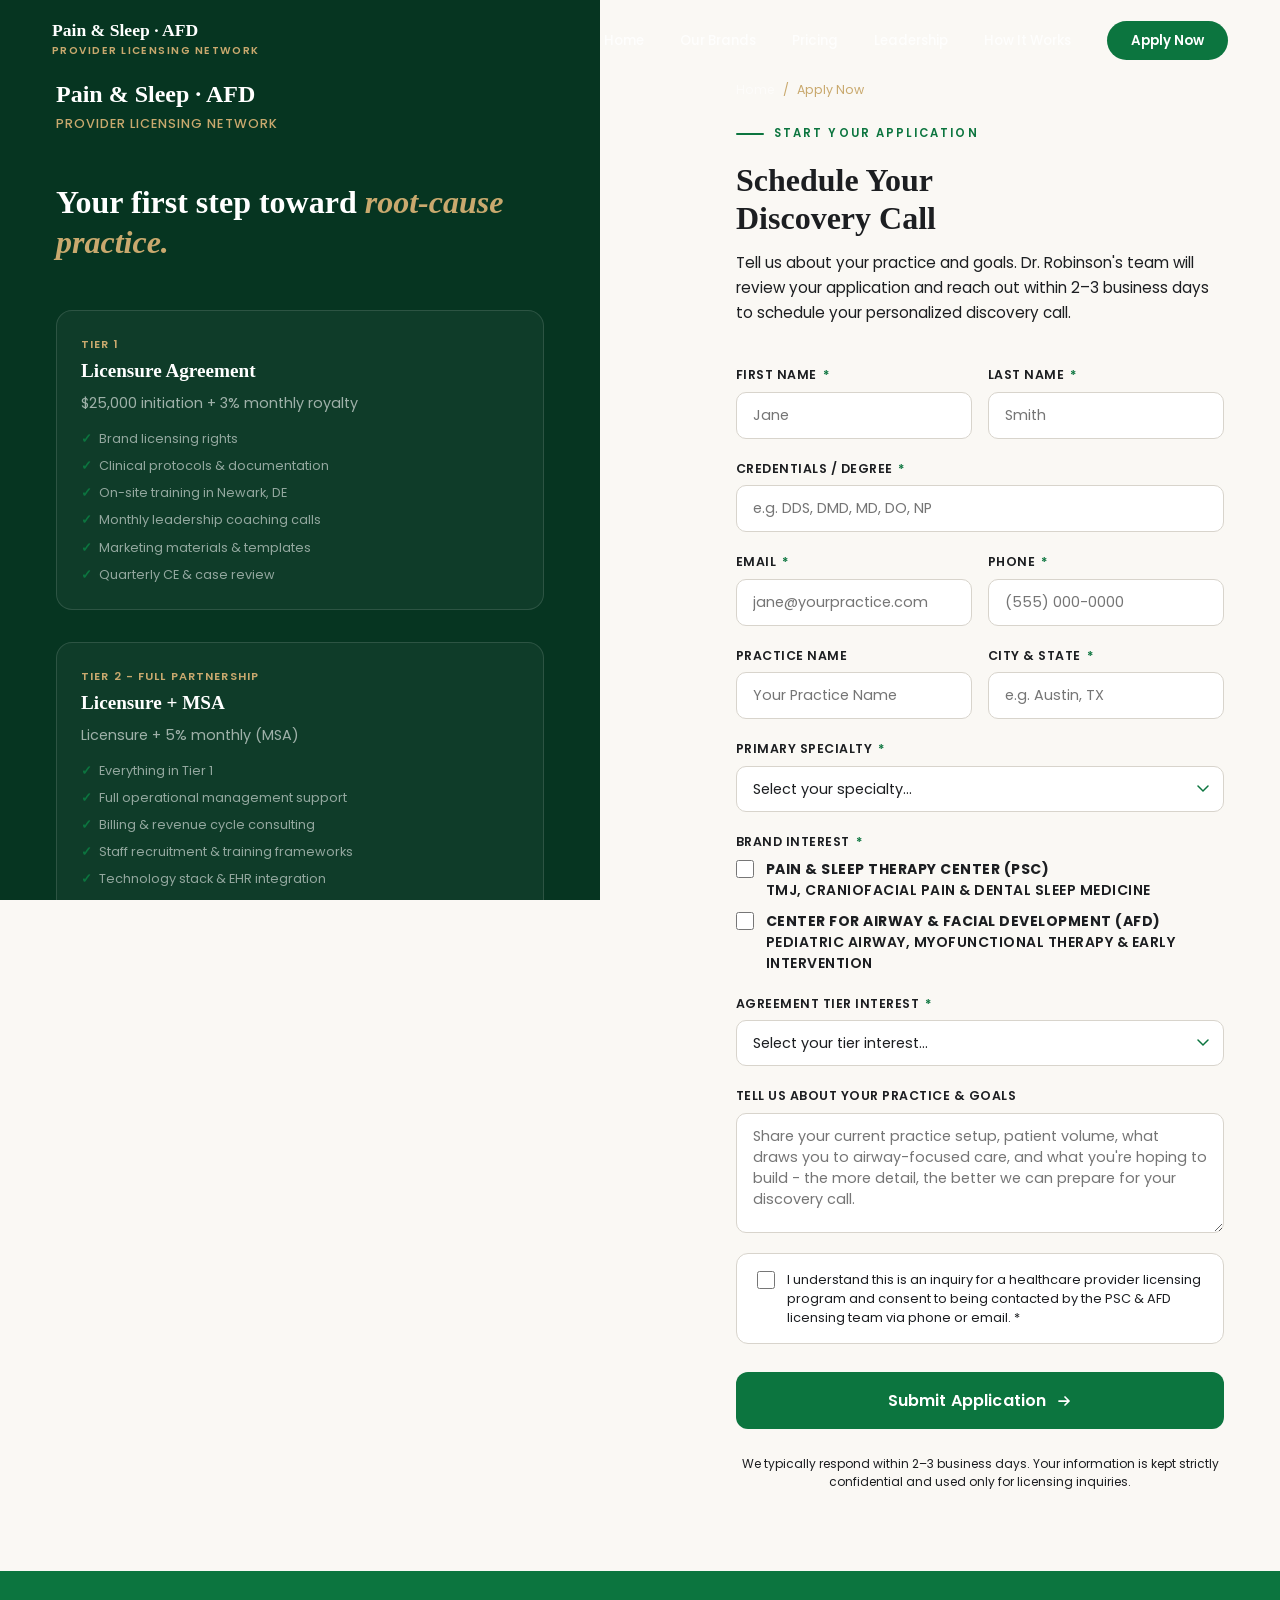
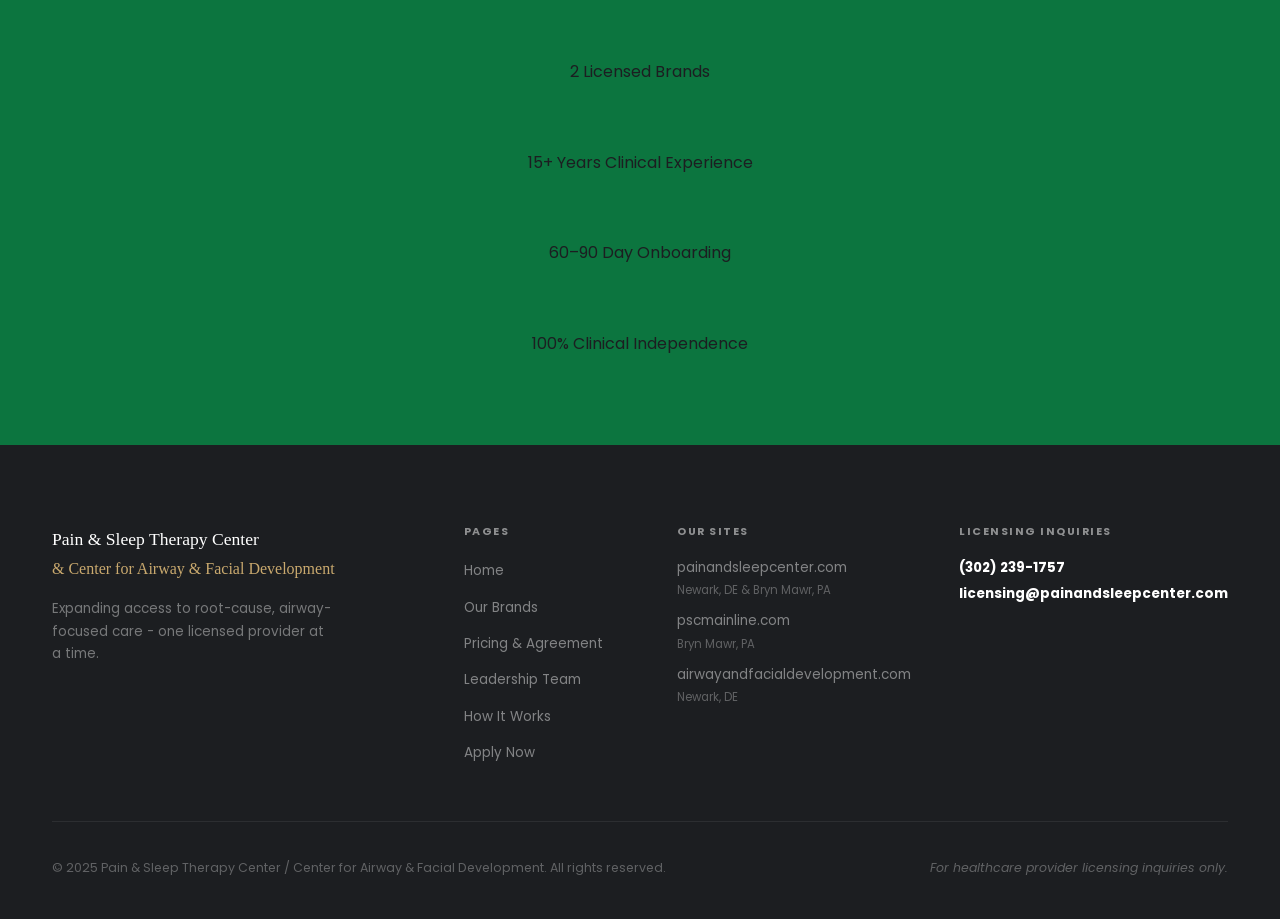
==== commit 99a9566e: "Remove all em dashes site-wide, replace with hyphens https://claude.ai/code/session_01UGU7gqHinAK6LF" ====
--- a/apply.html
+++ b/apply.html
@@ -164,7 +164,7 @@
       margin-bottom: 4px;
     }
 
-    /* Right panel — form */
+    /* Right panel - form */
     .apply-form-panel {
       background: var(--cream);
       padding: 80px 56px;
@@ -501,7 +501,7 @@
           </div>
 
           <div class="apply-tier">
-            <div class="apply-tier-label">Tier 2 — Full Partnership</div>
+            <div class="apply-tier-label">Tier 2 - Full Partnership</div>
             <h4>Licensure + MSA</h4>
             <p class="apply-tier-price">Licensure + 5% monthly (MSA)</p>
             <ul class="apply-tier-includes">
@@ -524,7 +524,7 @@
 
       </aside>
 
-      <!-- Right Panel — Form -->
+      <!-- Right Panel - Form -->
       <section class="apply-form-panel" aria-label="Application form">
 
         <div class="apply-form-header">
@@ -641,7 +641,7 @@
               <option value="" disabled selected>Select your tier interest…</option>
               <option value="licensure-only">Licensure Agreement Only (Tier 1)</option>
               <option value="licensure-msa">Licensure + MSA (Full Partnership, Tier 2)</option>
-              <option value="unsure">Unsure — I'd like to discuss during the call</option>
+              <option value="unsure">Unsure - I'd like to discuss during the call</option>
             </select>
             <span class="field-error" id="tierError">Please select your tier interest.</span>
           </div>
@@ -649,7 +649,7 @@
           <!-- Tell us about yourself -->
           <div class="form-field">
             <label for="about">Tell Us About Your Practice &amp; Goals</label>
-            <textarea id="about" name="about" placeholder="Share your current practice setup, patient volume, what draws you to airway-focused care, and what you're hoping to build — the more detail, the better we can prepare for your discovery call."></textarea>
+            <textarea id="about" name="about" placeholder="Share your current practice setup, patient volume, what draws you to airway-focused care, and what you're hoping to build - the more detail, the better we can prepare for your discovery call."></textarea>
           </div>
 
           <!-- Consent -->
@@ -711,7 +711,7 @@
         <div>
           <div class="footer-brand-name">Pain &amp; Sleep Therapy Center</div>
           <div class="footer-brand-sub">&amp; Center for Airway &amp; Facial Development</div>
-          <p class="footer-brand-desc">Expanding access to root-cause, airway-focused care — one licensed provider at a time.</p>
+          <p class="footer-brand-desc">Expanding access to root-cause, airway-focused care - one licensed provider at a time.</p>
         </div>
         <div class="footer-col">
           <h5>Pages</h5>
--- a/css/styles.css
+++ b/css/styles.css
@@ -2022,3 +2022,296 @@
   .testimonials-grid   { grid-template-columns: 1fr; }
   .stats-bar-grid      { grid-template-columns: repeat(2, 1fr); }
 }
+
+/* ── Market Opportunity Section ──────────────────────────── */
+.market-section { background: var(--green-deeper); }
+
+.market-cards-grid {
+  display: grid;
+  grid-template-columns: repeat(3, 1fr);
+  gap: 2px;
+  margin-top: 56px;
+}
+
+.market-card {
+  background: rgba(255,255,255,0.04);
+  border: 1px solid rgba(255,255,255,0.06);
+  padding: 40px 32px;
+  position: relative;
+  overflow: hidden;
+}
+
+.market-card::after {
+  content: '';
+  position: absolute;
+  bottom: 0; left: 0; right: 0;
+  height: 3px;
+  background: linear-gradient(to right, var(--green), var(--gold));
+}
+
+.market-card-stat {
+  font-family: var(--font-display);
+  font-size: clamp(2.5rem, 4vw, 3.5rem);
+  font-weight: 300;
+  color: var(--gold-light);
+  line-height: 1;
+  margin-bottom: 8px;
+}
+
+.market-card-label {
+  font-size: 0.875rem;
+  font-weight: 600;
+  color: var(--white);
+  margin-bottom: 10px;
+}
+
+.market-card-body {
+  font-size: 0.82rem;
+  line-height: 1.7;
+  color: rgba(255,255,255,0.5);
+}
+
+/* ── Qualifier / Fit Section ─────────────────────────────── */
+.qualifier-section { background: var(--charcoal); }
+
+.qualifier-grid {
+  display: grid;
+  grid-template-columns: 1fr 1fr;
+  gap: 80px;
+  align-items: start;
+}
+
+.qualifier-grid .section-heading { text-align: left; }
+.qualifier-grid .section-heading h2 { color: var(--white); }
+.qualifier-grid .section-heading p { color: rgba(255,255,255,0.5); max-width: none; }
+
+.fit-list { list-style: none; padding: 0; margin: 0; }
+
+.fit-item {
+  display: flex;
+  gap: 14px;
+  padding: 16px 0;
+  border-bottom: 1px solid rgba(255,255,255,0.07);
+  align-items: flex-start;
+}
+
+.fit-item:last-child { border-bottom: none; }
+
+.fit-icon {
+  width: 26px; height: 26px; min-width: 26px;
+  border-radius: 50%;
+  display: flex; align-items: center; justify-content: center;
+  font-size: 12px; font-weight: 700;
+  margin-top: 1px;
+}
+
+.fit-icon--yes { background: rgba(12,117,63,0.2); color: #5eda8e; }
+.fit-icon--no  { background: rgba(180,70,70,0.15); color: #e07070; }
+
+.fit-text strong {
+  display: block;
+  font-size: 0.85rem; font-weight: 600;
+  color: var(--white); margin-bottom: 3px;
+}
+
+.fit-text span {
+  font-size: 0.78rem;
+  color: rgba(255,255,255,0.48);
+  line-height: 1.55;
+}
+
+/* ── ROI Calculator ──────────────────────────────────────── */
+.roi-section { background: var(--cream); }
+
+.roi-card {
+  background: var(--white);
+  border: 1px solid var(--gray-200);
+  box-shadow: var(--shadow-md);
+  border-radius: var(--r-md);
+  padding: 56px;
+  max-width: 900px;
+  margin: 48px auto 0;
+}
+
+.roi-grid {
+  display: grid;
+  grid-template-columns: 1fr 1fr;
+  gap: 52px;
+}
+
+.roi-inputs { display: flex; flex-direction: column; gap: 28px; }
+
+.roi-input-label {
+  font-size: 0.7rem;
+  font-weight: 600;
+  letter-spacing: 0.1em;
+  text-transform: uppercase;
+  color: var(--gray-500);
+  display: block;
+  margin-bottom: 6px;
+}
+
+.roi-range-val {
+  font-family: var(--font-display);
+  font-size: 2rem;
+  font-weight: 400;
+  color: var(--charcoal);
+  display: block;
+  margin-bottom: 8px;
+  line-height: 1;
+}
+
+input[type="range"].roi-range {
+  -webkit-appearance: none;
+  appearance: none;
+  width: 100%;
+  height: 3px;
+  background: var(--gray-200);
+  outline: none;
+  border-radius: 2px;
+  cursor: pointer;
+  border: none;
+  padding: 0;
+}
+
+input[type="range"].roi-range::-webkit-slider-thumb {
+  -webkit-appearance: none;
+  width: 18px; height: 18px;
+  border-radius: 50%;
+  background: var(--charcoal);
+  border: 3px solid var(--gold);
+  cursor: pointer;
+}
+
+input[type="range"].roi-range::-moz-range-thumb {
+  width: 18px; height: 18px;
+  border-radius: 50%;
+  background: var(--charcoal);
+  border: 3px solid var(--gold);
+  cursor: pointer;
+  border-width: 3px;
+}
+
+.roi-results {
+  background: var(--green-deeper);
+  border-radius: var(--r-sm);
+  padding: 36px 28px;
+  display: flex;
+  flex-direction: column;
+  justify-content: center;
+}
+
+.roi-result-row {
+  display: flex;
+  justify-content: space-between;
+  align-items: center;
+  padding: 13px 0;
+  border-bottom: 1px solid rgba(255,255,255,0.07);
+}
+
+.roi-result-row:last-of-type { border-bottom: none; }
+
+.roi-result-label {
+  font-size: 0.76rem;
+  color: rgba(255,255,255,0.48);
+}
+
+.roi-result-label--bold {
+  font-size: 0.8rem;
+  color: rgba(255,255,255,0.85);
+  font-weight: 600;
+}
+
+.roi-result-val {
+  font-family: var(--font-display);
+  font-size: 1.45rem;
+  font-weight: 400;
+  color: var(--white);
+}
+
+.roi-result-val--highlight { color: var(--gold-light); font-size: 1.85rem; }
+.roi-result-val--pos { color: #7fe0a0; }
+.roi-result-val--neg { color: #e07070; }
+
+.roi-disclaimer {
+  font-size: 0.68rem;
+  color: rgba(255,255,255,0.28);
+  margin-top: 14px;
+  line-height: 1.6;
+}
+
+/* ── Comparison Table ────────────────────────────────────── */
+.compare-section { background: var(--white); }
+
+.compare-table-wrap { overflow-x: auto; margin-top: 48px; }
+
+.compare-table {
+  width: 100%;
+  border-collapse: collapse;
+  min-width: 680px;
+}
+
+.compare-table th {
+  text-align: left;
+  padding: 16px 18px;
+  font-size: 0.7rem;
+  font-weight: 600;
+  letter-spacing: 0.1em;
+  text-transform: uppercase;
+  color: var(--white);
+  background: var(--charcoal);
+  white-space: nowrap;
+}
+
+.compare-table th:first-child { background: var(--dark); width: 28%; }
+.compare-table th.col-psc     { background: var(--green-dark); }
+
+.compare-table td {
+  padding: 13px 18px;
+  font-size: 0.82rem;
+  border-bottom: 1px solid var(--gray-100);
+  vertical-align: middle;
+}
+
+.compare-table tr:hover td { background: var(--gray-100); }
+.compare-table td:first-child { font-weight: 500; color: var(--charcoal); }
+.compare-table tr.row-psc td  { background: var(--green-subtle); }
+.compare-table tr.row-psc td:first-child { font-weight: 700; color: var(--green-dark); }
+.compare-table td.col-psc     { background: rgba(12,117,63,0.05); }
+
+.cmp-yes     { color: var(--green);    font-size: 1rem; font-weight: 700; }
+.cmp-no      { color: var(--gray-300); font-size: 1rem; }
+.cmp-partial { color: var(--gold-dark); font-size: 0.78rem; font-weight: 600; }
+
+/* ── Testimonial specialty badge ─────────────────────────── */
+.testimonial-specialty {
+  display: inline-flex;
+  align-items: center;
+  background: rgba(12,117,63,0.1);
+  border: 1px solid rgba(12,117,63,0.2);
+  color: var(--green);
+  font-size: 0.67rem;
+  font-weight: 600;
+  letter-spacing: 0.08em;
+  text-transform: uppercase;
+  padding: 4px 10px;
+  border-radius: 3px;
+  margin-top: 10px;
+}
+
+/* ── Timeline phase label ────────────────────────────────── */
+.process-step-phase {
+  font-size: 0.68rem;
+  font-weight: 700;
+  letter-spacing: 0.14em;
+  text-transform: uppercase;
+  color: var(--gold);
+  margin-bottom: 5px;
+}
+
+@media (max-width: 900px) {
+  .market-cards-grid { grid-template-columns: 1fr; gap: 2px; }
+  .qualifier-grid    { grid-template-columns: 1fr; gap: 48px; }
+  .roi-grid          { grid-template-columns: 1fr; gap: 32px; }
+  .roi-card          { padding: 32px 20px; }
+}
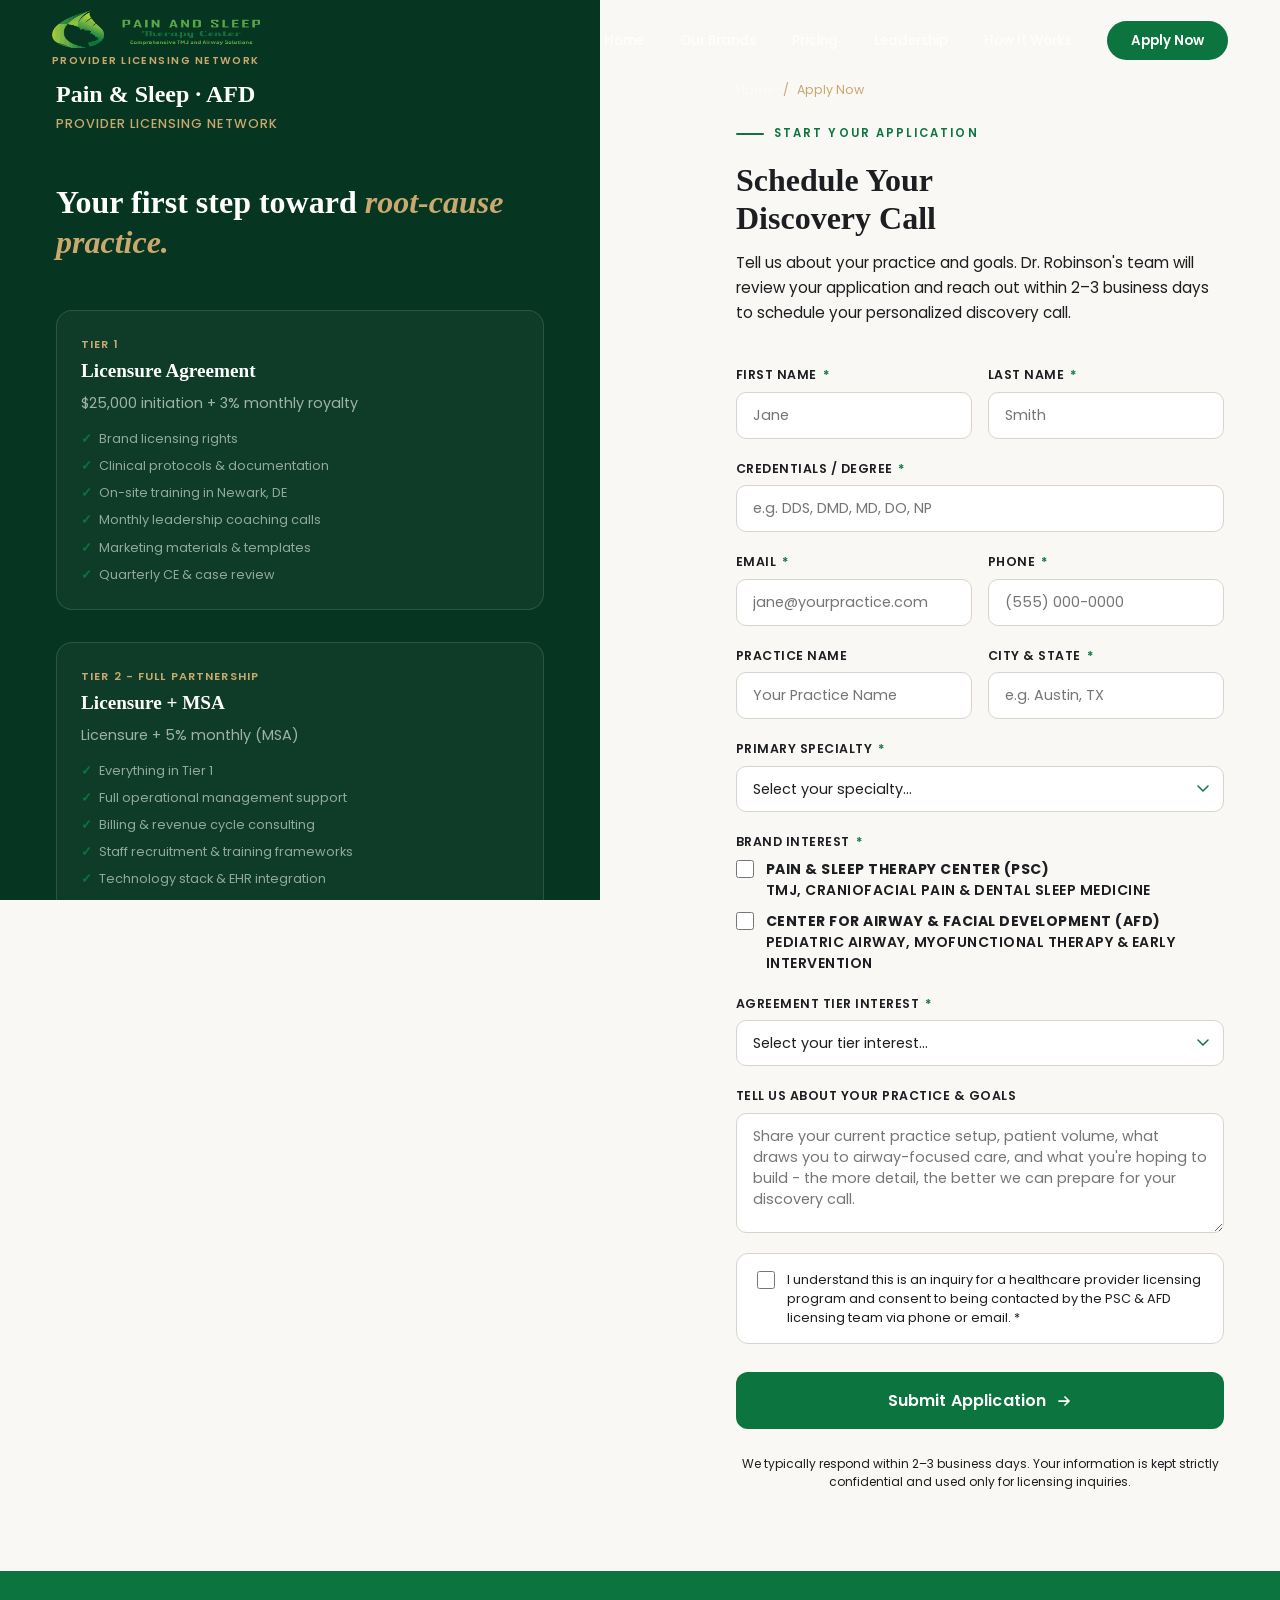
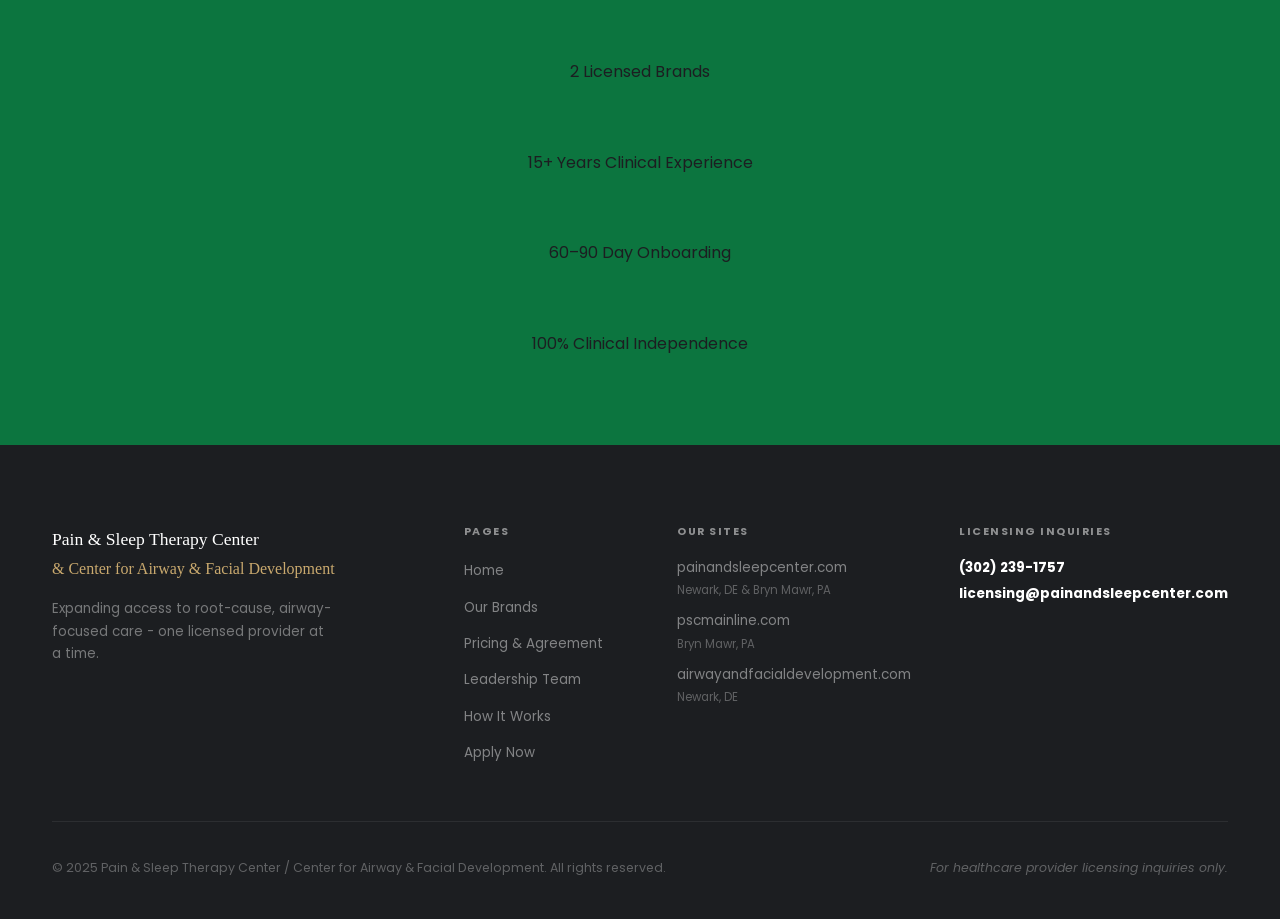
==== commit 5df7abb6: "Add real logo images to nav and brand sections site-wide https://claude.ai/code/session_01UGU7gqHinA" ====
--- a/apply.html
+++ b/apply.html
@@ -450,7 +450,7 @@
   <header class="site-header" id="siteHeader">
     <nav class="nav-inner">
       <a href="index.html" class="nav-logo">
-        <span class="nav-logo-text">Pain &amp; Sleep · AFD</span>
+        <img src="assets/logos/PSTC-logo-HZ-veins%20clear.PNG" alt="Pain &amp; Sleep Therapy Center" class="nav-logo-img">
         <span class="nav-logo-accent">Provider Licensing Network</span>
       </a>
       <ul class="nav-menu" id="navMenu">
--- a/css/styles.css
+++ b/css/styles.css
@@ -284,9 +284,20 @@
 .nav-logo {
   display: flex;
   flex-direction: column;
-  gap: 1px;
+  gap: 4px;
   flex-shrink: 0;
   text-decoration: none;
+}
+.nav-logo-img {
+  height: 38px;
+  width: auto;
+  display: block;
+}
+.brand-section-logo {
+  max-height: 72px;
+  width: auto;
+  display: block;
+  margin-bottom: 18px;
 }
 .nav-logo-text {
   font-family: var(--font-display);
